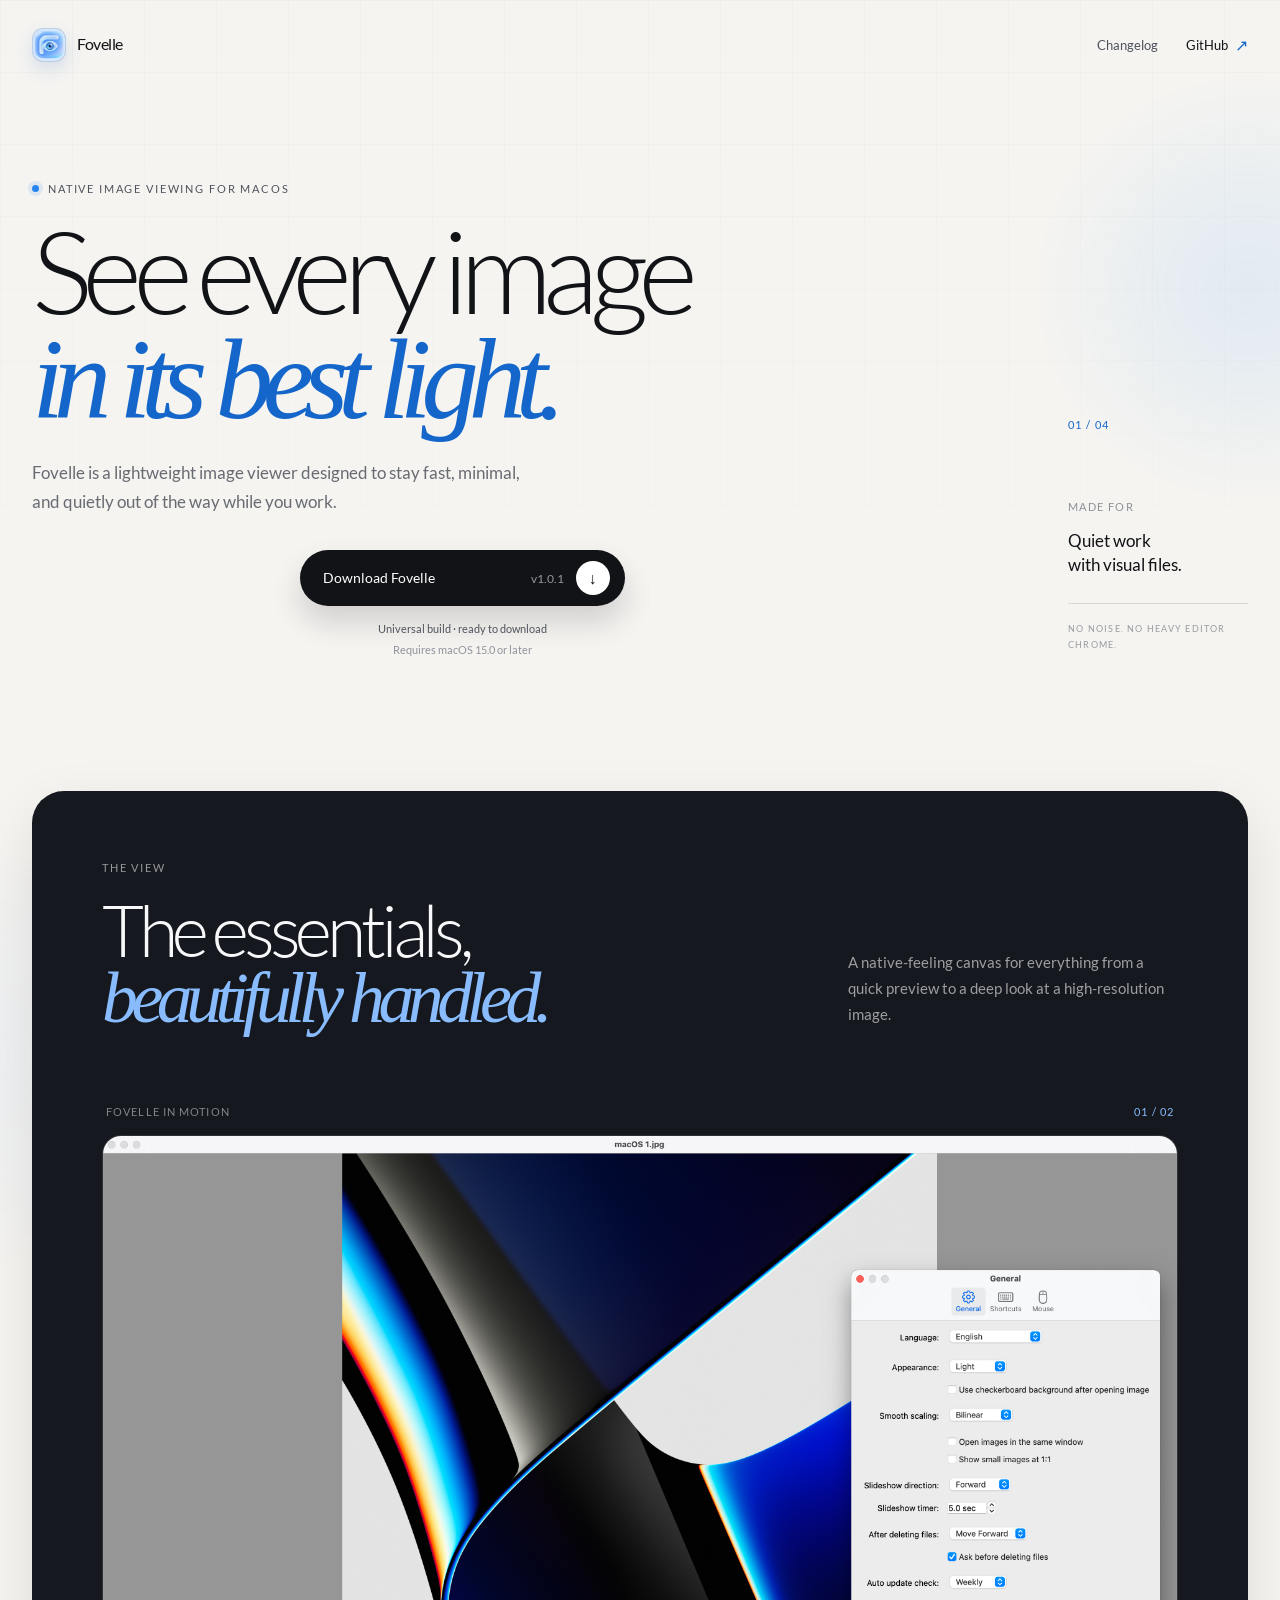
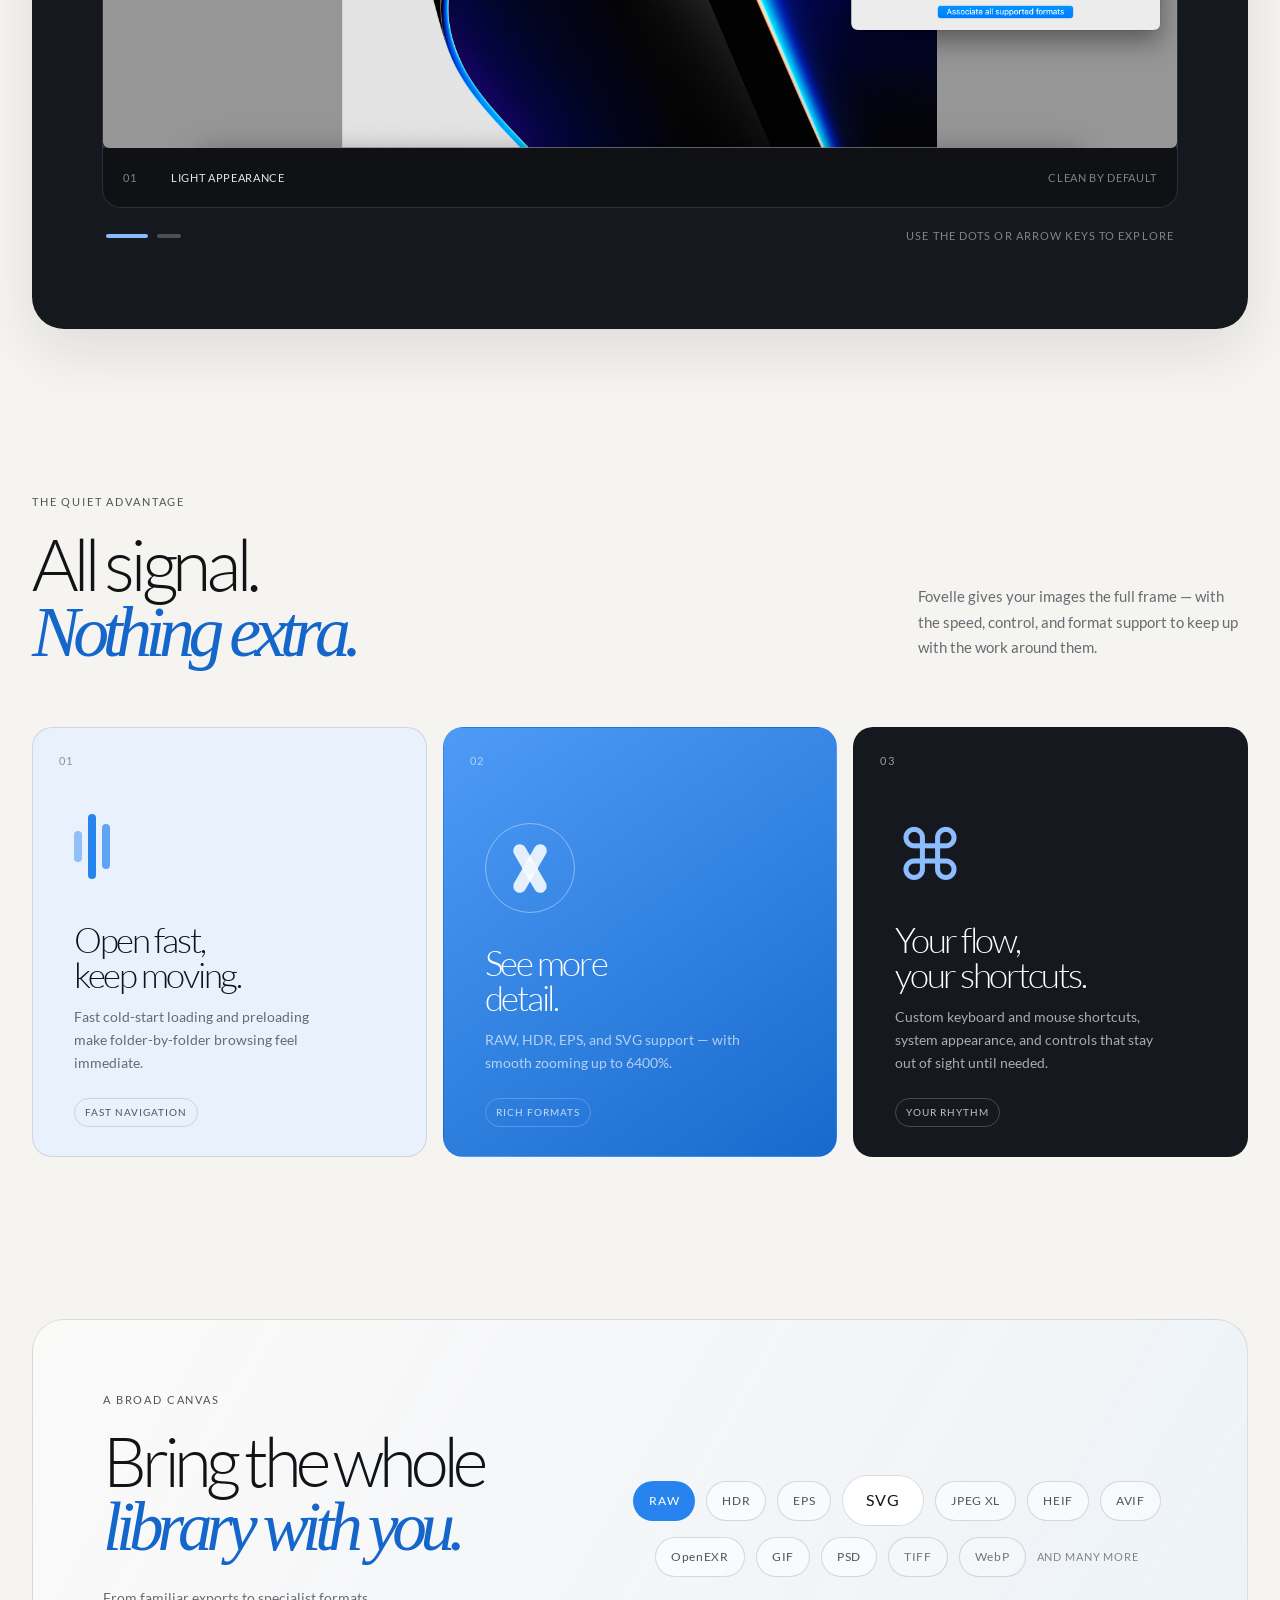
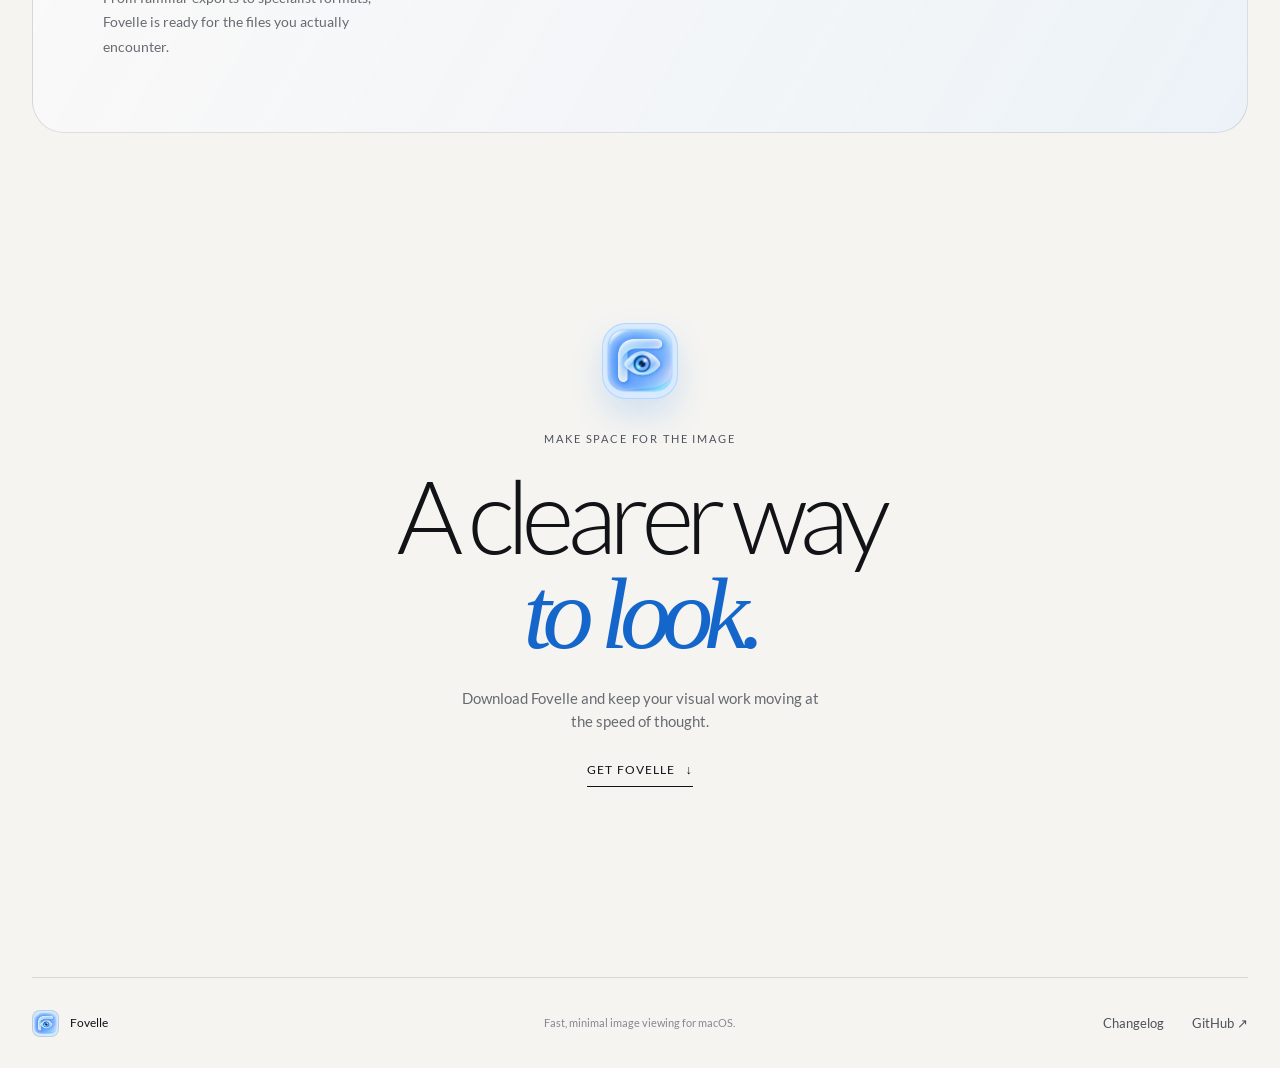
==== public/index.html @ 76d42bcc "Build Fovelle product pages" ====
<!doctype html>
<html lang="en">
  <head>
    <meta charset="utf-8" />
    <meta name="viewport" content="width=device-width, initial-scale=1" />
    <meta name="theme-color" content="#f5f4f1" />
    <meta
      name="description"
      content="Fovelle is a fast, minimal image viewer made for macOS."
    />
    <meta property="og:title" content="Fovelle — A quiet place for your images" />
    <meta
      property="og:description"
      content="A lightweight macOS image viewer for RAW, HDR, vector, and everyday images."
    />
    <meta property="og:image" content="assets/fovelle-icon.png" />
    <title>Fovelle — A quiet place for your images</title>
    <link rel="icon" type="image/png" href="assets/fovelle-icon.png" />
    <link rel="stylesheet" href="styles.css" />
    <script defer src="app.js"></script>
  </head>
  <body class="site-shell">
    <div class="page-orb page-orb--top" aria-hidden="true"></div>
    <div class="page-orb page-orb--bottom" aria-hidden="true"></div>

    <header class="site-nav container">
      <a class="brand" href="index.html" aria-label="Fovelle home">
        <span class="brand-mark">
          <img src="assets/fovelle-icon.png" alt="" />
        </span>
        <span class="brand-name">Fovelle</span>
      </a>

      <nav class="nav-links" aria-label="Primary navigation">
        <a class="nav-link" href="changelog.html">Changelog</a>
        <a
          class="nav-link nav-link--github"
          href="https://github.com/inostarlin-passion/Fovelle"
          target="_blank"
          rel="noreferrer"
        >
          GitHub <span aria-hidden="true">↗</span>
        </a>
      </nav>
    </header>

    <main>
      <section class="hero container" aria-labelledby="hero-title">
        <div class="hero-copy-block">
          <p class="eyebrow"><span class="eyebrow-dot" aria-hidden="true"></span> Native image viewing for macOS</p>
          <h1 id="hero-title">See every image<br /><em>in its best light.</em></h1>
          <p class="hero-copy">
            Fovelle is a lightweight image viewer designed to stay fast, minimal,
            and quietly out of the way while you work.
          </p>

          <div class="download-cluster">
            <a
              id="download-button"
              class="button button--primary is-loading"
              href="#"
              aria-disabled="true"
              aria-busy="true"
            >
              <span class="button-label">Download Fovelle</span>
              <span class="button-version" data-download-version>Loading…</span>
              <span class="button-arrow" aria-hidden="true">↓</span>
            </a>
            <p class="download-status" data-download-status>Preparing the latest macOS build</p>
            <p class="system-note">Requires macOS 15.0 or later</p>
          </div>
        </div>

        <aside class="hero-aside" aria-label="Product positioning">
          <span class="aside-index">01 / 04</span>
          <p class="aside-label">Made for</p>
          <p class="aside-value">Quiet work<br />with visual files.</p>
          <span class="aside-rule" aria-hidden="true"></span>
          <p class="aside-footnote">No noise. No heavy editor chrome.</p>
        </aside>
      </section>

      <section class="showcase-wrap container" aria-labelledby="showcase-title">
        <div class="section-heading section-heading--showcase">
          <div>
            <p class="eyebrow eyebrow--light">The view</p>
            <h2 id="showcase-title">The essentials,<br /><em>beautifully handled.</em></h2>
          </div>
          <p class="section-intro section-intro--light">
            A native-feeling canvas for everything from a quick preview to a
            deep look at a high-resolution image.
          </p>
        </div>

        <div class="carousel" data-carousel>
          <div class="carousel-topline">
            <span>Fovelle in motion</span>
            <span class="carousel-status" data-carousel-status aria-live="polite">01 / 02</span>
          </div>

          <div class="carousel-viewport" tabindex="0" aria-label="Product screenshot carousel">
            <figure class="carousel-slide is-active" data-slide="0">
              <img
                src="assets/snapshot1.jpg"
                alt="Fovelle displaying an image in light appearance with its settings panel open"
              />
              <figcaption>
                <span>01</span>
                <strong>Light appearance</strong>
                <span>Clean by default</span>
              </figcaption>
            </figure>
            <figure class="carousel-slide" data-slide="1" aria-hidden="true">
              <img
                src="assets/snapshot2.jpg"
                alt="Fovelle displaying an image in dark appearance with its settings panel open"
              />
              <figcaption>
                <span>02</span>
                <strong>Dark appearance</strong>
                <span>Easy on the eyes</span>
              </figcaption>
            </figure>

            <button class="carousel-control carousel-control--prev" type="button" data-carousel-prev aria-label="Previous screenshot">←</button>
            <button class="carousel-control carousel-control--next" type="button" data-carousel-next aria-label="Next screenshot">→</button>
          </div>

          <div class="carousel-footer">
            <div class="carousel-dots" role="tablist" aria-label="Choose screenshot">
              <button class="carousel-dot is-active" type="button" role="tab" data-carousel-dot="0" aria-label="Show light appearance" aria-selected="true"></button>
              <button class="carousel-dot" type="button" role="tab" data-carousel-dot="1" aria-label="Show dark appearance" aria-selected="false"></button>
            </div>
            <span class="carousel-hint">Use the dots or arrow keys to explore</span>
          </div>
        </div>
      </section>

      <section class="feature-section container" id="features" aria-labelledby="feature-title">
        <div class="section-heading">
          <div>
            <p class="eyebrow">The quiet advantage</p>
            <h2 id="feature-title">All signal.<br /><em>Nothing extra.</em></h2>
          </div>
          <p class="section-intro">
            Fovelle gives your images the full frame — with the speed, control,
            and format support to keep up with the work around them.
          </p>
        </div>

        <div class="feature-grid">
          <article class="feature-card feature-card--wide">
            <div class="feature-number">01</div>
            <div class="feature-card-body">
              <span class="feature-symbol feature-symbol--pulse" aria-hidden="true"><i></i><i></i><i></i></span>
              <h3>Open fast,<br />keep moving.</h3>
              <p>Fast cold-start loading and preloading make folder-by-folder browsing feel immediate.</p>
              <span class="feature-tag">Fast navigation</span>
            </div>
          </article>

          <article class="feature-card feature-card--blue">
            <div class="feature-number">02</div>
            <div class="feature-card-body">
              <span class="feature-symbol feature-symbol--aperture" aria-hidden="true"><i></i></span>
              <h3>See more<br />detail.</h3>
              <p>RAW, HDR, EPS, and SVG support — with smooth zooming up to 6400%.</p>
              <span class="feature-tag">Rich formats</span>
            </div>
          </article>

          <article class="feature-card feature-card--dark">
            <div class="feature-number">03</div>
            <div class="feature-card-body">
              <span class="feature-symbol feature-symbol--keys" aria-hidden="true">⌘</span>
              <h3>Your flow,<br />your shortcuts.</h3>
              <p>Custom keyboard and mouse shortcuts, system appearance, and controls that stay out of sight until needed.</p>
              <span class="feature-tag">Your rhythm</span>
            </div>
          </article>
        </div>
      </section>

      <section class="formats-section container" aria-labelledby="formats-title">
        <div class="formats-card">
          <div class="formats-copy">
            <p class="eyebrow">A broad canvas</p>
            <h2 id="formats-title">Bring the whole<br /><em>library with you.</em></h2>
            <p>
              From familiar exports to specialist formats, Fovelle is ready for
              the files you actually encounter.
            </p>
          </div>
          <div class="format-cloud" aria-label="Supported format highlights">
            <span class="format-chip format-chip--accent">RAW</span>
            <span class="format-chip">HDR</span>
            <span class="format-chip">EPS</span>
            <span class="format-chip format-chip--large">SVG</span>
            <span class="format-chip">JPEG XL</span>
            <span class="format-chip">HEIF</span>
            <span class="format-chip">AVIF</span>
            <span class="format-chip">OpenEXR</span>
            <span class="format-chip">GIF</span>
            <span class="format-chip">PSD</span>
            <span class="format-chip format-chip--soft">TIFF</span>
            <span class="format-chip format-chip--soft">WebP</span>
            <span class="format-more">and many more</span>
          </div>
        </div>
      </section>

      <section class="closing-section container" aria-labelledby="closing-title">
        <div class="closing-mark" aria-hidden="true"><img src="assets/fovelle-icon.png" alt="" /></div>
        <p class="eyebrow">Make space for the image</p>
        <h2 id="closing-title">A clearer way<br /><em>to look.</em></h2>
        <p class="closing-copy">Download Fovelle and keep your visual work moving at the speed of thought.</p>
        <a class="text-cta" href="#download-button">Get Fovelle <span aria-hidden="true">↓</span></a>
      </section>
    </main>

    <footer class="site-footer container">
      <div class="footer-brand">
        <span class="brand-mark brand-mark--small"><img src="assets/fovelle-icon.png" alt="" /></span>
        <span>Fovelle</span>
      </div>
      <p>Fast, minimal image viewing for macOS.</p>
      <div class="footer-links">
        <a href="changelog.html">Changelog</a>
        <a href="https://github.com/inostarlin-passion/Fovelle" target="_blank" rel="noreferrer">GitHub ↗</a>
      </div>
    </footer>
  </body>
</html>
---- public/styles.css ----
@font-face {
  font-family: "Fovelle Lato";
  src: url("assets/Lato-Regular.ttf") format("truetype");
  font-weight: 400;
  font-style: normal;
  font-display: swap;
}

@font-face {
  font-family: "Fovelle Lato";
  src: url("assets/Lato-Light.ttf") format("truetype");
  font-weight: 300;
  font-style: normal;
  font-display: swap;
}

:root {
  --ink: #111317;
  --muted: #686b72;
  --muted-strong: #4e525b;
  --paper: #f5f4f1;
  --paper-deep: #ecebe7;
  --line: rgba(17, 19, 23, 0.12);
  --line-light: rgba(255, 255, 255, 0.15);
  --blue: #2784ee;
  --blue-deep: #1466ca;
  --dark: #15181e;
  --dark-soft: #20242c;
  --radius-lg: 32px;
  --radius-md: 20px;
  --container: 1240px;
}

* {
  box-sizing: border-box;
}

html {
  scroll-behavior: smooth;
}

body {
  margin: 0;
  min-width: 320px;
  overflow-x: hidden;
  background: var(--paper);
  color: var(--ink);
  font-family: "Fovelle Lato", -apple-system, BlinkMacSystemFont, "Segoe UI", sans-serif;
  font-size: 16px;
  line-height: 1.55;
  text-rendering: optimizeLegibility;
  -webkit-font-smoothing: antialiased;
}

body::before {
  position: fixed;
  z-index: -2;
  inset: 0;
  pointer-events: none;
  background-image: linear-gradient(rgba(17, 19, 23, 0.025) 1px, transparent 1px),
    linear-gradient(90deg, rgba(17, 19, 23, 0.025) 1px, transparent 1px);
  background-size: 72px 72px;
  content: "";
  mask-image: linear-gradient(to bottom, black, transparent 75%);
}

img {
  max-width: 100%;
}

a {
  color: inherit;
}

button,
a {
  -webkit-tap-highlight-color: transparent;
}

button {
  font: inherit;
}

.site-shell {
  position: relative;
  isolation: isolate;
}

.page-orb {
  position: absolute;
  z-index: -1;
  width: 28rem;
  height: 28rem;
  pointer-events: none;
  border-radius: 999px;
  filter: blur(12px);
  opacity: 0.3;
}

.page-orb--top {
  top: 4rem;
  right: -12rem;
  background: radial-gradient(circle, rgba(62, 155, 255, 0.36), transparent 68%);
}

.page-orb--bottom {
  top: 52rem;
  left: -16rem;
  background: radial-gradient(circle, rgba(196, 215, 255, 0.45), transparent 68%);
}

.container {
  width: min(var(--container), calc(100% - 64px));
  margin-right: auto;
  margin-left: auto;
}

.site-nav {
  display: flex;
  align-items: center;
  justify-content: space-between;
  padding-top: 28px;
  padding-bottom: 28px;
}

.brand,
.footer-brand {
  display: inline-flex;
  align-items: center;
  gap: 11px;
  text-decoration: none;
}

.brand-name {
  font-size: 1.03rem;
  font-weight: 400;
  letter-spacing: -0.03em;
}

.brand-mark {
  display: grid;
  width: 34px;
  height: 34px;
  place-items: center;
  overflow: hidden;
  border: 1px solid rgba(17, 19, 23, 0.13);
  border-radius: 11px;
  background: #d7e9ff;
  box-shadow: 0 7px 18px rgba(30, 104, 190, 0.15);
}

.brand-mark img {
  width: 100%;
  height: 100%;
  object-fit: cover;
}

.brand-mark--small {
  width: 27px;
  height: 27px;
  border-radius: 8px;
  box-shadow: none;
}

.nav-links,
.footer-links {
  display: flex;
  align-items: center;
  gap: 28px;
}

.nav-link,
.footer-links a {
  color: var(--muted-strong);
  font-size: 0.82rem;
  text-decoration: none;
  transition: color 180ms ease, transform 180ms ease;
}

.nav-link:hover,
.footer-links a:hover,
.nav-link:focus-visible,
.footer-links a:focus-visible {
  color: var(--ink);
}

.nav-link--github {
  display: inline-flex;
  align-items: center;
  gap: 7px;
  color: var(--ink);
}

.nav-link--github span {
  color: var(--blue-deep);
  font-size: 1rem;
  line-height: 1;
}

.nav-link--current {
  color: var(--ink);
}

.hero {
  display: grid;
  grid-template-columns: minmax(0, 1fr) 180px;
  gap: 8rem;
  align-items: end;
  min-height: min(700px, calc(100vh - 76px));
  padding-top: 92px;
  padding-bottom: 132px;
}

.hero-copy-block {
  max-width: 860px;
}

.eyebrow {
  display: flex;
  align-items: center;
  gap: 9px;
  margin: 0 0 23px;
  color: var(--muted-strong);
  font-size: 0.68rem;
  font-weight: 400;
  letter-spacing: 0.17em;
  line-height: 1.2;
  text-transform: uppercase;
}

.eyebrow-dot {
  display: inline-block;
  width: 7px;
  height: 7px;
  border-radius: 50%;
  background: var(--blue);
  box-shadow: 0 0 0 4px rgba(39, 132, 238, 0.12);
}

h1,
h2,
h3,
p {
  margin-top: 0;
}

h1,
h2,
h3 {
  font-weight: 300;
}

h1,
h2 {
  letter-spacing: -0.075em;
}

h1 {
  max-width: 880px;
  margin-bottom: 28px;
  font-size: clamp(4.3rem, 9vw, 8rem);
  line-height: 0.9;
}

h1 em,
h2 em {
  color: var(--blue-deep);
  font-family: Georgia, "Times New Roman", serif;
  font-weight: 400;
  letter-spacing: -0.09em;
}

.hero-copy {
  max-width: 500px;
  margin-bottom: 34px;
  color: var(--muted);
  font-size: 1.05rem;
  line-height: 1.7;
}

.download-cluster {
  display: flex;
  flex-direction: column;
  align-items: center;
  width: min(100%, 360px);
  margin-right: auto;
  margin-left: auto;
  text-align: center;
}

.button {
  display: inline-flex;
  align-items: center;
  justify-content: center;
  width: min(100%, 325px);
  min-height: 56px;
  padding: 10px 15px 10px 23px;
  border-radius: 999px;
  font-size: 0.9rem;
  line-height: 1;
  text-decoration: none;
  transition: transform 180ms ease, box-shadow 180ms ease, background 180ms ease;
}

.button--primary {
  gap: 12px;
  color: #fff;
  background: var(--ink);
  box-shadow: 0 16px 30px rgba(17, 19, 23, 0.16);
}

.button--primary:hover,
.button--primary:focus-visible {
  background: #252a33;
  box-shadow: 0 18px 36px rgba(17, 19, 23, 0.2);
  transform: translateY(-2px);
}

.button--primary.is-loading,
.button--primary.is-disabled {
  cursor: wait;
  opacity: 0.64;
}

.button--primary.is-disabled {
  cursor: not-allowed;
}

.button-label {
  flex: 1;
  text-align: left;
}

.button-version {
  color: rgba(255, 255, 255, 0.56);
  font-size: 0.72rem;
}

.button-arrow {
  display: grid;
  width: 34px;
  height: 34px;
  place-items: center;
  border-radius: 50%;
  color: var(--ink);
  background: #fff;
  font-size: 1rem;
}

.download-status,
.system-note {
  margin-bottom: 0;
  font-size: 0.71rem;
}

.download-status {
  margin-top: 14px;
  color: var(--muted-strong);
}

.system-note {
  margin-top: 3px;
  color: #90929a;
}

.hero-aside {
  padding-bottom: 6px;
}

.aside-index,
.aside-label,
.aside-footnote {
  color: #8d9097;
  font-size: 0.66rem;
  letter-spacing: 0.13em;
  text-transform: uppercase;
}

.aside-index {
  display: block;
  margin-bottom: 65px;
  color: var(--blue-deep);
}

.aside-label {
  margin-bottom: 14px;
}

.aside-value {
  margin-bottom: 25px;
  font-size: 1.05rem;
  line-height: 1.45;
}

.aside-rule {
  display: block;
  width: 100%;
  height: 1px;
  margin-bottom: 17px;
  background: var(--line);
}

.aside-footnote {
  margin-bottom: 0;
  color: #999ca2;
  font-size: 0.59rem;
  line-height: 1.7;
}

.showcase-wrap {
  padding: 70px 70px 65px;
  border-radius: var(--radius-lg);
  color: #f7f8fa;
  background: var(--dark);
  box-shadow: 0 22px 60px rgba(17, 19, 23, 0.1);
}

.section-heading {
  display: flex;
  align-items: end;
  justify-content: space-between;
  gap: 60px;
  margin-bottom: 72px;
}

.section-heading h2,
.formats-copy h2,
.closing-section h2,
.changelog-footer-cta h2 {
  margin-bottom: 0;
  font-size: clamp(3.2rem, 5.6vw, 5.8rem);
  line-height: 0.91;
}

.section-intro {
  max-width: 330px;
  margin-bottom: 4px;
  color: var(--muted);
  font-size: 0.94rem;
  line-height: 1.7;
}

.eyebrow--light {
  color: rgba(255, 255, 255, 0.56);
}

.section-intro--light {
  color: rgba(255, 255, 255, 0.58);
}

.showcase-wrap h2 em {
  color: #89bcff;
}

.carousel {
  position: relative;
}

.carousel-topline,
.carousel-footer {
  display: flex;
  align-items: center;
  justify-content: space-between;
  color: rgba(255, 255, 255, 0.47);
  font-size: 0.69rem;
  letter-spacing: 0.1em;
  text-transform: uppercase;
}

.carousel-topline {
  margin: 0 4px 15px;
}

.carousel-status {
  color: #89bcff;
}

.carousel-viewport {
  position: relative;
  overflow: hidden;
  border: 1px solid rgba(255, 255, 255, 0.13);
  border-radius: 19px;
  background: #0f1115;
  outline: none;
}

.carousel-viewport:focus-visible {
  box-shadow: 0 0 0 3px rgba(137, 188, 255, 0.65);
}

.carousel-slide {
  display: none;
  margin: 0;
  animation: slide-in 480ms ease both;
}

.carousel-slide.is-active {
  display: block;
}

.carousel-slide img {
  display: block;
  width: 100%;
  aspect-ratio: 3456 / 1970;
  object-fit: cover;
}

.carousel-slide figcaption {
  display: grid;
  grid-template-columns: 38px 1fr auto;
  align-items: center;
  gap: 10px;
  min-height: 58px;
  padding: 0 20px;
  color: rgba(255, 255, 255, 0.48);
  font-size: 0.7rem;
  letter-spacing: 0.06em;
  text-transform: uppercase;
}

.carousel-slide figcaption strong {
  color: rgba(255, 255, 255, 0.9);
  font-weight: 400;
}

.carousel-control {
  position: absolute;
  top: 50%;
  display: grid;
  width: 44px;
  height: 44px;
  place-items: center;
  border: 1px solid rgba(255, 255, 255, 0.22);
  border-radius: 50%;
  color: #fff;
  background: rgba(17, 19, 23, 0.56);
  cursor: pointer;
  font-size: 1.2rem;
  line-height: 1;
  opacity: 0;
  transform: translateY(-50%);
  transition: opacity 180ms ease, background 180ms ease, transform 180ms ease;
  backdrop-filter: blur(10px);
}

.carousel-viewport:hover .carousel-control,
.carousel-viewport:focus-within .carousel-control {
  opacity: 1;
}

.carousel-control:hover,
.carousel-control:focus-visible {
  background: rgba(39, 132, 238, 0.83);
  transform: translateY(-50%) scale(1.05);
}

.carousel-control--prev {
  left: 18px;
}

.carousel-control--next {
  right: 18px;
}

.carousel-footer {
  min-height: 56px;
  padding: 0 4px;
}

.carousel-dots {
  display: flex;
  align-items: center;
  gap: 9px;
}

.carousel-dot {
  width: 24px;
  height: 4px;
  padding: 0;
  border: 0;
  border-radius: 10px;
  background: rgba(255, 255, 255, 0.24);
  cursor: pointer;
  transition: width 180ms ease, background 180ms ease;
}

.carousel-dot.is-active,
.carousel-dot:hover,
.carousel-dot:focus-visible {
  width: 42px;
  background: #89bcff;
}

.feature-section {
  padding-top: 166px;
  padding-bottom: 162px;
}

.feature-section .section-heading {
  margin-bottom: 62px;
}

.feature-grid {
  display: grid;
  grid-template-columns: repeat(3, 1fr);
  gap: 16px;
}

.feature-card {
  position: relative;
  display: flex;
  min-height: 430px;
  padding: 25px 26px 29px;
  overflow: hidden;
  border: 1px solid var(--line);
  border-radius: var(--radius-md);
  background: rgba(255, 255, 255, 0.29);
  transition: transform 240ms ease, box-shadow 240ms ease;
}

.feature-card:hover {
  box-shadow: 0 22px 42px rgba(17, 19, 23, 0.08);
  transform: translateY(-5px);
}

.feature-card--wide {
  background: #e8f1fc;
}

.feature-card--blue {
  color: #fff;
  border-color: transparent;
  background: linear-gradient(145deg, #4e9bf7 0%, #176acc 100%);
}

.feature-card--dark {
  color: #fff;
  border-color: transparent;
  background: var(--dark);
}

.feature-number {
  color: rgba(17, 19, 23, 0.43);
  font-size: 0.66rem;
  letter-spacing: 0.14em;
}

.feature-card--blue .feature-number,
.feature-card--dark .feature-number {
  color: rgba(255, 255, 255, 0.56);
}

.feature-card-body {
  align-self: end;
  max-width: 270px;
}

.feature-symbol {
  display: flex;
  align-items: end;
  height: 88px;
  margin-bottom: 33px;
}

.feature-symbol--pulse {
  gap: 6px;
  align-items: center;
}

.feature-symbol--pulse i {
  display: block;
  width: 8px;
  border-radius: 8px;
  background: var(--blue);
}

.feature-symbol--pulse i:nth-child(1) {
  height: 31px;
  opacity: 0.45;
}

.feature-symbol--pulse i:nth-child(2) {
  height: 65px;
}

.feature-symbol--pulse i:nth-child(3) {
  height: 45px;
  opacity: 0.7;
}

.feature-symbol--aperture {
  position: relative;
  width: 90px;
  height: 90px;
  align-items: center;
  justify-content: center;
  border: 1px solid rgba(255, 255, 255, 0.4);
  border-radius: 50%;
}

.feature-symbol--aperture::before,
.feature-symbol--aperture::after,
.feature-symbol--aperture i {
  position: absolute;
  display: block;
  width: 54px;
  height: 13px;
  border-radius: 999px;
  background: rgba(255, 255, 255, 0.86);
  content: "";
  transform: rotate(0deg);
}

.feature-symbol--aperture::before {
  transform: rotate(60deg);
}

.feature-symbol--aperture::after {
  transform: rotate(-60deg);
}

.feature-symbol--aperture i {
  width: 12px;
  height: 12px;
  background: #87bdff;
}

.feature-symbol--keys {
  align-items: center;
  width: 76px;
  height: 76px;
  color: #8bbdff;
  font-size: 4.35rem;
  font-weight: 300;
  line-height: 1;
}

.feature-card h3 {
  margin-bottom: 14px;
  font-size: 2.18rem;
  letter-spacing: -0.065em;
  line-height: 0.98;
}

.feature-card p {
  margin-bottom: 23px;
  color: var(--muted);
  font-size: 0.87rem;
  line-height: 1.65;
}

.feature-card--blue p,
.feature-card--dark p {
  color: rgba(255, 255, 255, 0.64);
}

.feature-tag {
  display: inline-block;
  padding: 6px 10px;
  border: 1px solid rgba(17, 19, 23, 0.13);
  border-radius: 999px;
  color: var(--muted-strong);
  font-size: 0.62rem;
  letter-spacing: 0.1em;
  text-transform: uppercase;
}

.feature-card--blue .feature-tag,
.feature-card--dark .feature-tag {
  border-color: rgba(255, 255, 255, 0.21);
  color: rgba(255, 255, 255, 0.73);
}

.formats-section {
  padding-bottom: 160px;
}

.formats-card {
  display: grid;
  grid-template-columns: minmax(280px, 0.85fr) minmax(0, 1.15fr);
  gap: 100px;
  align-items: center;
  padding: 73px 70px;
  border: 1px solid var(--line);
  border-radius: var(--radius-lg);
  background: linear-gradient(120deg, rgba(255, 255, 255, 0.54), rgba(232, 241, 252, 0.62));
}

.formats-copy h2 {
  margin-bottom: 27px;
  font-size: clamp(3rem, 5.4vw, 5.2rem);
}

.formats-copy h2 em {
  color: var(--blue-deep);
}

.formats-copy > p:last-child {
  max-width: 305px;
  margin-bottom: 0;
  color: var(--muted);
  font-size: 0.9rem;
  line-height: 1.7;
}

.format-cloud {
  display: flex;
  flex-wrap: wrap;
  align-items: center;
  justify-content: center;
  gap: 11px;
}

.format-chip {
  display: inline-flex;
  min-height: 40px;
  align-items: center;
  padding: 7px 15px;
  border: 1px solid rgba(17, 19, 23, 0.15);
  border-radius: 999px;
  color: var(--muted-strong);
  background: rgba(255, 255, 255, 0.52);
  font-size: 0.72rem;
  letter-spacing: 0.06em;
}

.format-chip--accent {
  color: #fff;
  border-color: transparent;
  background: var(--blue);
}

.format-chip--large {
  min-height: 51px;
  padding-right: 23px;
  padding-left: 23px;
  color: var(--ink);
  background: #fff;
  font-size: 1rem;
}

.format-chip--soft {
  color: #71747b;
  background: rgba(255, 255, 255, 0.28);
}

.format-more {
  color: #81848b;
  font-size: 0.68rem;
  letter-spacing: 0.08em;
  text-transform: uppercase;
}

.closing-section {
  display: flex;
  flex-direction: column;
  align-items: center;
  padding-top: 30px;
  padding-bottom: 190px;
  text-align: center;
}

.closing-mark {
  width: 76px;
  height: 76px;
  margin-bottom: 33px;
  overflow: hidden;
  border: 1px solid rgba(39, 132, 238, 0.2);
  border-radius: 24px;
  background: #d8eaff;
  box-shadow: 0 16px 32px rgba(39, 132, 238, 0.17);
}

.closing-mark img {
  width: 100%;
  height: 100%;
  object-fit: cover;
}

.closing-section h2 {
  margin-bottom: 27px;
  font-size: clamp(4rem, 8vw, 7.5rem);
}

.closing-copy {
  max-width: 380px;
  margin-bottom: 27px;
  color: var(--muted);
  font-size: 0.93rem;
}

.text-cta {
  display: inline-flex;
  align-items: center;
  gap: 10px;
  padding-bottom: 7px;
  border-bottom: 1px solid var(--ink);
  color: var(--ink);
  font-size: 0.78rem;
  letter-spacing: 0.09em;
  text-decoration: none;
  text-transform: uppercase;
  transition: gap 180ms ease, color 180ms ease, border-color 180ms ease;
}

.text-cta:hover,
.text-cta:focus-visible {
  gap: 15px;
  color: var(--blue-deep);
  border-color: var(--blue-deep);
}

.site-footer {
  display: grid;
  grid-template-columns: 1fr 1fr 1fr;
  align-items: center;
  min-height: 91px;
  border-top: 1px solid var(--line);
  color: #858890;
  font-size: 0.7rem;
}

.footer-brand {
  color: var(--ink);
  font-size: 0.78rem;
}

.site-footer > p {
  margin-bottom: 0;
  text-align: center;
}

.footer-links {
  justify-content: flex-end;
}

.changelog-hero {
  padding-top: 105px;
  padding-bottom: 125px;
}

.back-link {
  display: inline-flex;
  align-items: center;
  gap: 9px;
  margin-bottom: 90px;
  color: var(--muted-strong);
  font-size: 0.72rem;
  letter-spacing: 0.06em;
  text-decoration: none;
  transition: color 180ms ease, gap 180ms ease;
}

.back-link:hover,
.back-link:focus-visible {
  gap: 13px;
  color: var(--blue-deep);
}

.changelog-hero h1 {
  margin-bottom: 30px;
}

.changelog-lede {
  max-width: 420px;
  margin-bottom: 0;
  color: var(--muted);
  font-size: 1rem;
}

.releases-section {
  padding-bottom: 165px;
}

.release-heading {
  display: flex;
  align-items: center;
  gap: 20px;
  margin-bottom: 35px;
}

.release-heading .eyebrow {
  margin-bottom: 0;
  white-space: nowrap;
}

.release-heading-line {
  width: 100%;
  height: 1px;
  background: var(--line);
}

.release-heading-note {
  color: #8b8e95;
  font-size: 0.66rem;
  letter-spacing: 0.08em;
  text-transform: uppercase;
  white-space: nowrap;
}

.release-loading,
.release-error {
  padding: 52px 0;
  color: var(--muted);
  font-size: 0.9rem;
}

.release-list {
  display: grid;
  gap: 16px;
}

.release-entry {
  display: grid;
  grid-template-columns: 170px minmax(0, 1fr) 120px;
  gap: 45px;
  align-items: start;
  min-height: 220px;
  padding: 32px 34px 36px;
  border: 1px solid var(--line);
  border-radius: var(--radius-md);
  background: rgba(255, 255, 255, 0.43);
  transition: border-color 180ms ease, background 180ms ease, transform 180ms ease;
}

.release-entry:hover {
  border-color: rgba(39, 132, 238, 0.28);
  background: rgba(255, 255, 255, 0.68);
  transform: translateY(-3px);
}

.release-meta {
  display: flex;
  flex-direction: column;
  gap: 8px;
}

.release-version {
  color: var(--blue-deep);
  font-size: 1.1rem;
  letter-spacing: -0.04em;
}

.release-date {
  color: #8a8d94;
  font-size: 0.7rem;
  letter-spacing: 0.08em;
  text-transform: uppercase;
}

.release-entry h2 {
  margin-bottom: 26px;
  font-size: 2.15rem;
  line-height: 1;
}

.release-change-list {
  display: grid;
  gap: 12px;
  margin: 0;
  padding: 0;
  list-style: none;
}

.release-change-list li {
  display: flex;
  gap: 13px;
  color: var(--muted-strong);
  font-size: 0.9rem;
}

.release-change-list li::before {
  flex: 0 0 auto;
  width: 6px;
  height: 6px;
  margin-top: 0.55em;
  border-radius: 50%;
  background: var(--blue);
  content: "";
}

.release-entry--initial .release-change-list {
  display: block;
}

.release-initial-note {
  margin: 0;
  color: var(--muted);
  font-size: 0.9rem;
}

.release-marker {
  display: flex;
  justify-content: flex-end;
}

.release-marker span {
  display: inline-flex;
  align-items: center;
  justify-content: center;
  width: 42px;
  height: 42px;
  border: 1px solid rgba(39, 132, 238, 0.27);
  border-radius: 50%;
  color: var(--blue-deep);
  font-size: 0.78rem;
}

.changelog-footer-cta {
  padding-bottom: 180px;
  text-align: center;
}

.changelog-footer-cta .eyebrow {
  justify-content: center;
}

.changelog-footer-cta h2 {
  margin-bottom: 33px;
  font-size: clamp(3.5rem, 7vw, 6.7rem);
}

@keyframes slide-in {
  from {
    opacity: 0;
    transform: scale(1.012);
  }
  to {
    opacity: 1;
    transform: scale(1);
  }
}

@media (max-width: 940px) {
  .hero {
    gap: 3.5rem;
  }

  .showcase-wrap,
  .formats-card {
    padding-right: 42px;
    padding-left: 42px;
  }

  .formats-card {
    gap: 50px;
  }

  .release-entry {
    grid-template-columns: 140px minmax(0, 1fr);
    gap: 30px;
  }

  .release-marker {
    display: none;
  }
}

@media (max-width: 720px) {
  .container {
    width: min(var(--container), calc(100% - 40px));
  }

  .site-nav {
    padding-top: 20px;
    padding-bottom: 20px;
  }

  .nav-links {
    gap: 15px;
  }

  .hero {
    display: block;
    min-height: 0;
    padding-top: 78px;
    padding-bottom: 100px;
  }

  h1 {
    font-size: clamp(3.65rem, 16vw, 6.2rem);
  }

  .hero-copy {
    font-size: 0.96rem;
  }

  .download-cluster {
    margin-top: 36px;
  }

  .hero-aside {
    display: grid;
    grid-template-columns: 1fr 1fr;
    gap: 12px 20px;
    margin-top: 65px;
    padding-top: 22px;
    border-top: 1px solid var(--line);
  }

  .aside-index {
    grid-column: 1 / -1;
    margin-bottom: 0;
  }

  .aside-label,
  .aside-value,
  .aside-rule,
  .aside-footnote {
    margin-bottom: 0;
  }

  .aside-rule {
    display: none;
  }

  .showcase-wrap {
    padding: 45px 20px 37px;
    border-radius: 25px;
  }

  .section-heading {
    display: block;
    margin-bottom: 45px;
  }

  .section-heading h2,
  .formats-copy h2 {
    font-size: clamp(3.1rem, 13vw, 5rem);
  }

  .section-intro {
    margin-top: 25px;
  }

  .carousel-slide figcaption {
    grid-template-columns: 30px 1fr;
    padding-right: 13px;
    padding-left: 13px;
  }

  .carousel-slide figcaption span:last-child {
    display: none;
  }

  .carousel-control {
    width: 37px;
    height: 37px;
    opacity: 1;
  }

  .carousel-control--prev {
    left: 10px;
  }

  .carousel-control--next {
    right: 10px;
  }

  .carousel-hint {
    display: none;
  }

  .feature-section {
    padding-top: 105px;
    padding-bottom: 105px;
  }

  .feature-section .section-heading {
    margin-bottom: 43px;
  }

  .feature-grid {
    grid-template-columns: 1fr;
  }

  .feature-card {
    min-height: 385px;
  }

  .formats-section {
    padding-bottom: 105px;
  }

  .formats-card {
    display: block;
    padding: 42px 24px 35px;
    border-radius: 25px;
  }

  .formats-copy {
    margin-bottom: 40px;
  }

  .closing-section {
    padding-bottom: 120px;
  }

  .closing-section h2 {
    font-size: clamp(3.8rem, 16vw, 6.5rem);
  }

  .site-footer {
    grid-template-columns: 1fr auto;
    gap: 15px;
    min-height: 115px;
    padding-top: 24px;
    padding-bottom: 24px;
  }

  .site-footer > p {
    grid-column: 1 / -1;
    grid-row: 2;
    order: 3;
    text-align: left;
  }

  .footer-links {
    gap: 14px;
  }

  .changelog-hero {
    padding-top: 70px;
    padding-bottom: 90px;
  }

  .back-link {
    margin-bottom: 75px;
  }

  .releases-section {
    padding-bottom: 105px;
  }

  .release-heading {
    gap: 13px;
  }

  .release-heading-note {
    font-size: 0.58rem;
  }

  .release-entry {
    display: block;
    min-height: 0;
    padding: 26px 23px 30px;
  }

  .release-meta {
    display: flex;
    flex-direction: row;
    align-items: center;
    justify-content: space-between;
    margin-bottom: 35px;
  }

  .release-entry h2 {
    margin-bottom: 22px;
  }

  .changelog-footer-cta {
    padding-bottom: 125px;
  }
}

@media (prefers-reduced-motion: reduce) {
  html {
    scroll-behavior: auto;
  }

  *,
  *::before,
  *::after {
    animation-duration: 0.01ms !important;
    animation-iteration-count: 1 !important;
    transition-duration: 0.01ms !important;
  }
}
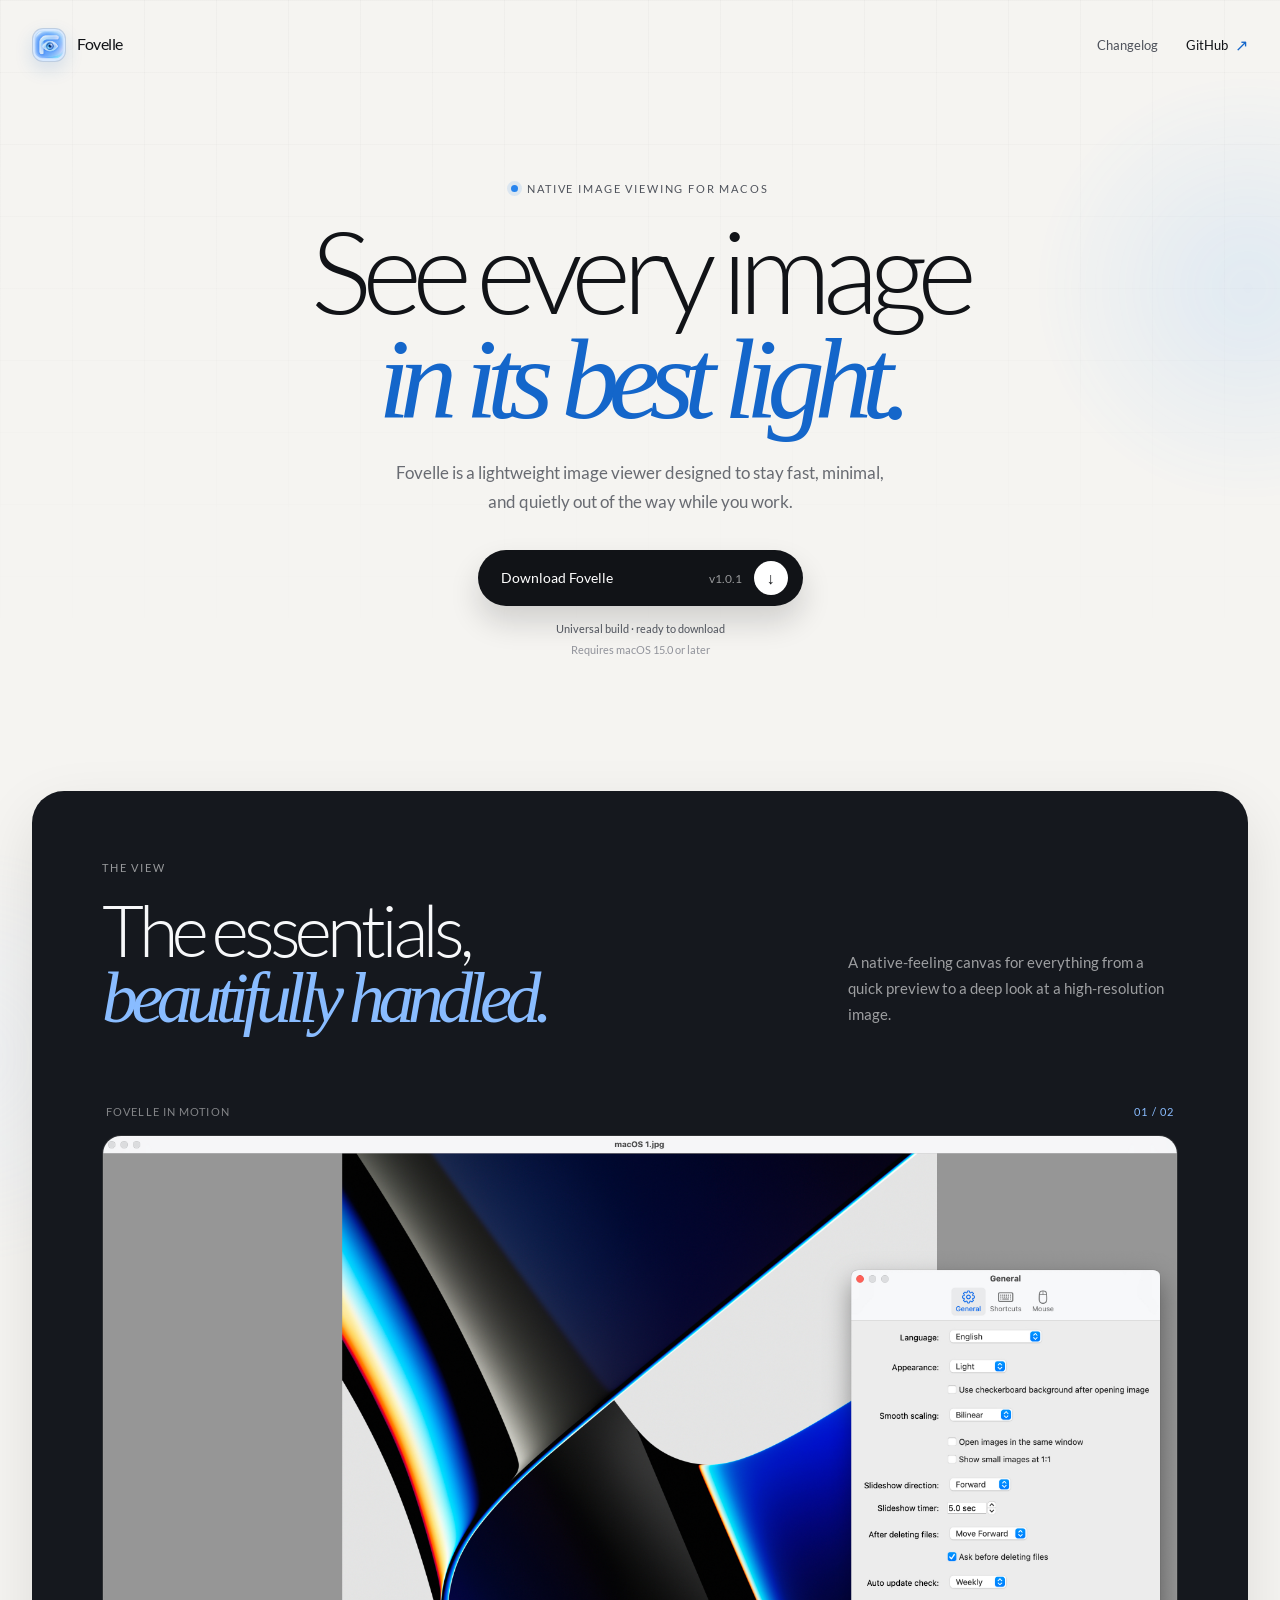
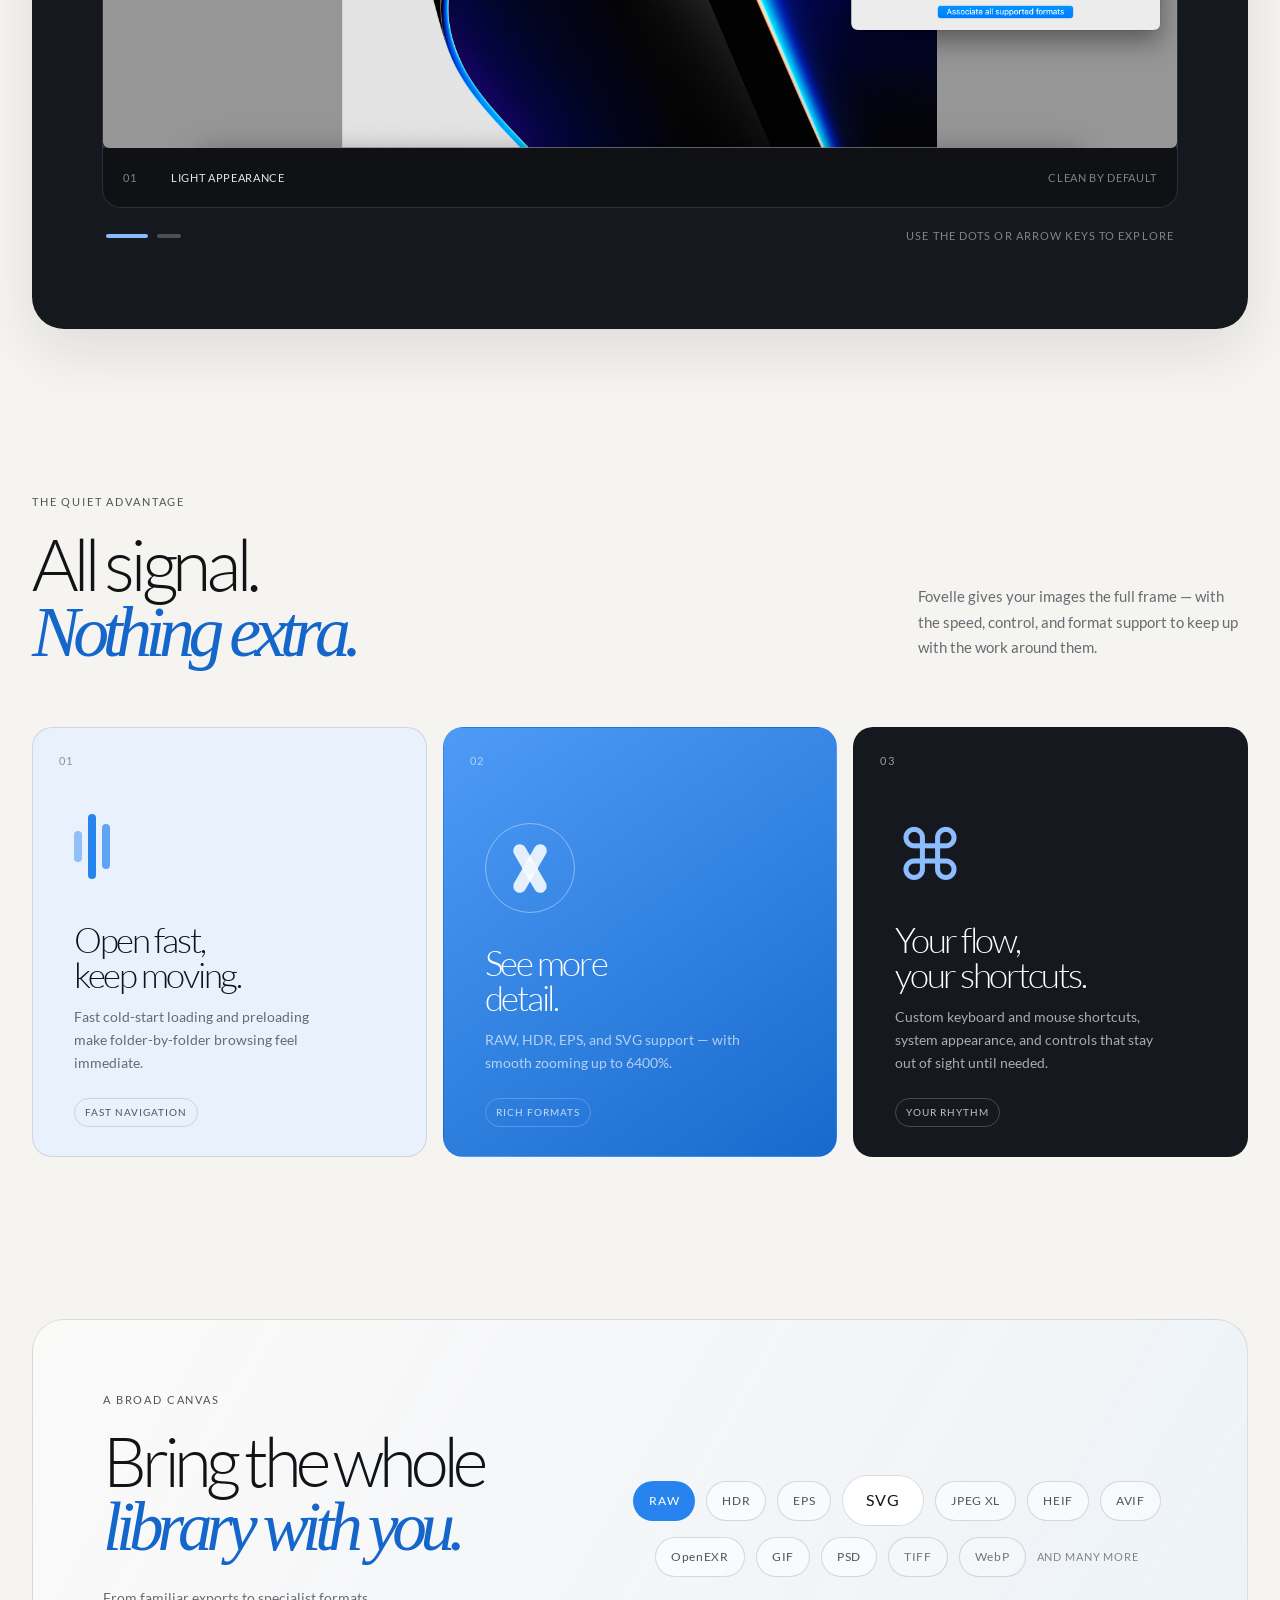
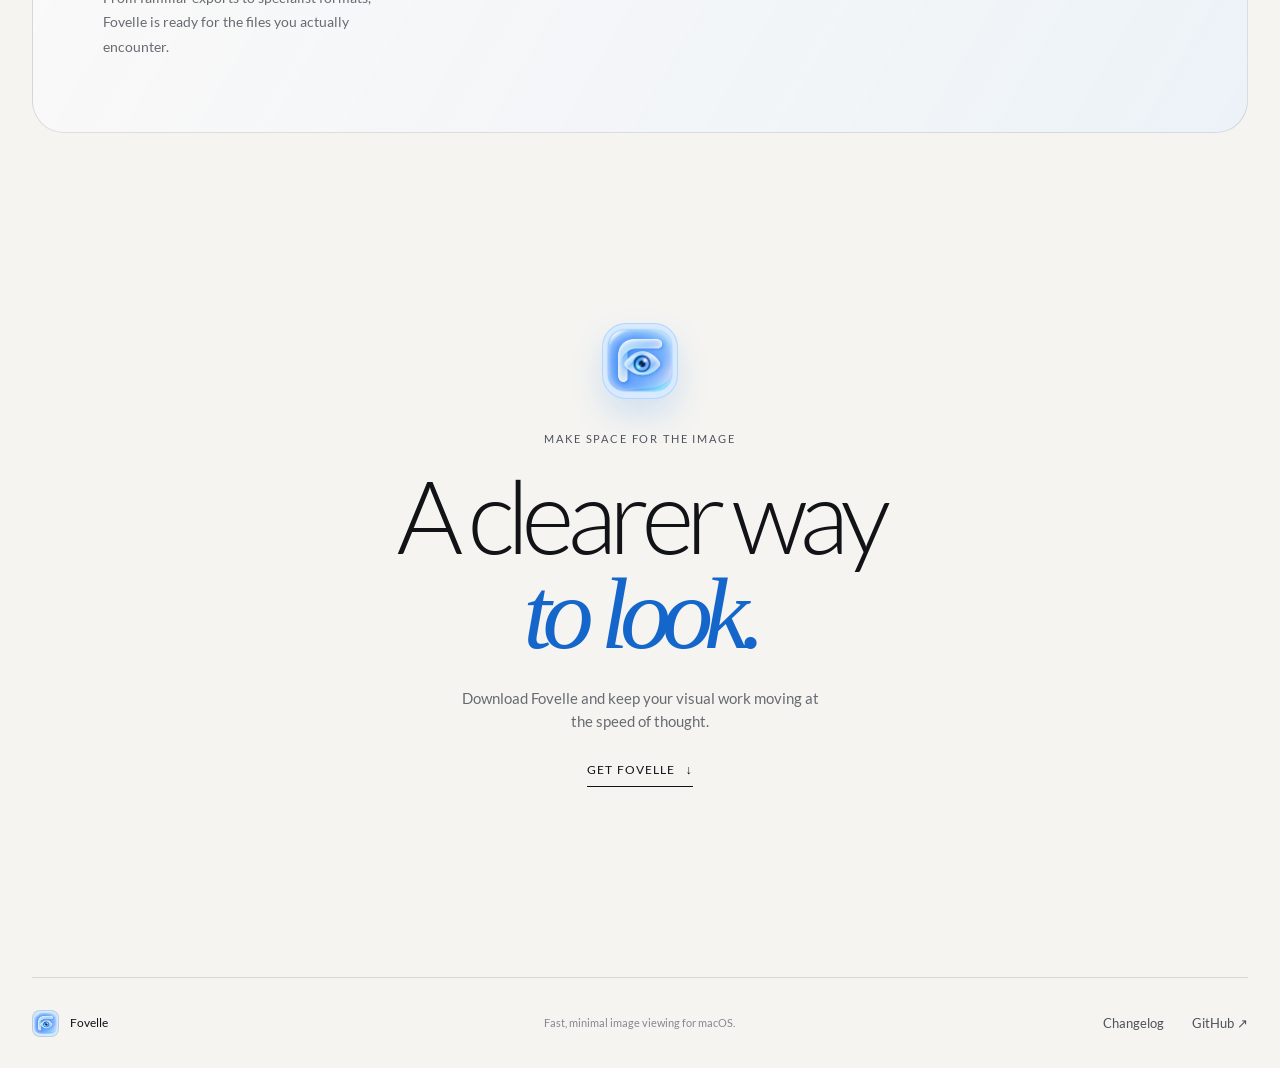
==== commit 63f5a2fe: "Adjust hero and changelog layouts" ====
--- a/public/index.html
+++ b/public/index.html
@@ -71,13 +71,6 @@
           </div>
         </div>
 
-        <aside class="hero-aside" aria-label="Product positioning">
-          <span class="aside-index">01 / 04</span>
-          <p class="aside-label">Made for</p>
-          <p class="aside-value">Quiet work<br />with visual files.</p>
-          <span class="aside-rule" aria-hidden="true"></span>
-          <p class="aside-footnote">No noise. No heavy editor chrome.</p>
-        </aside>
       </section>
 
       <section class="showcase-wrap container" aria-labelledby="showcase-title">
--- a/public/styles.css
+++ b/public/styles.css
@@ -202,17 +202,22 @@
 }
 
 .hero {
-  display: grid;
-  grid-template-columns: minmax(0, 1fr) 180px;
-  gap: 8rem;
-  align-items: end;
+  display: flex;
+  align-items: center;
+  justify-content: center;
   min-height: min(700px, calc(100vh - 76px));
   padding-top: 92px;
   padding-bottom: 132px;
+  text-align: center;
 }
 
 .hero-copy-block {
+  width: min(100%, 860px);
   max-width: 860px;
+}
+
+.hero-copy-block > .eyebrow {
+  justify-content: center;
 }
 
 .eyebrow {
@@ -272,6 +277,8 @@
 
 .hero-copy {
   max-width: 500px;
+  margin-right: auto;
+  margin-left: auto;
   margin-bottom: 34px;
   color: var(--muted);
   font-size: 1.05rem;
@@ -361,50 +368,6 @@
 .system-note {
   margin-top: 3px;
   color: #90929a;
-}
-
-.hero-aside {
-  padding-bottom: 6px;
-}
-
-.aside-index,
-.aside-label,
-.aside-footnote {
-  color: #8d9097;
-  font-size: 0.66rem;
-  letter-spacing: 0.13em;
-  text-transform: uppercase;
-}
-
-.aside-index {
-  display: block;
-  margin-bottom: 65px;
-  color: var(--blue-deep);
-}
-
-.aside-label {
-  margin-bottom: 14px;
-}
-
-.aside-value {
-  margin-bottom: 25px;
-  font-size: 1.05rem;
-  line-height: 1.45;
-}
-
-.aside-rule {
-  display: block;
-  width: 100%;
-  height: 1px;
-  margin-bottom: 17px;
-  background: var(--line);
-}
-
-.aside-footnote {
-  margin-bottom: 0;
-  color: #999ca2;
-  font-size: 0.59rem;
-  line-height: 1.7;
 }
 
 .showcase-wrap {
@@ -1012,7 +975,7 @@
 
 .release-entry {
   display: grid;
-  grid-template-columns: 170px minmax(0, 1fr) 120px;
+  grid-template-columns: 170px minmax(0, 1fr);
   gap: 45px;
   align-items: start;
   min-height: 220px;
@@ -1089,23 +1052,6 @@
   font-size: 0.9rem;
 }
 
-.release-marker {
-  display: flex;
-  justify-content: flex-end;
-}
-
-.release-marker span {
-  display: inline-flex;
-  align-items: center;
-  justify-content: center;
-  width: 42px;
-  height: 42px;
-  border: 1px solid rgba(39, 132, 238, 0.27);
-  border-radius: 50%;
-  color: var(--blue-deep);
-  font-size: 0.78rem;
-}
-
 .changelog-footer-cta {
   padding-bottom: 180px;
   text-align: center;
@@ -1132,10 +1078,6 @@
 }
 
 @media (max-width: 940px) {
-  .hero {
-    gap: 3.5rem;
-  }
-
   .showcase-wrap,
   .formats-card {
     padding-right: 42px;
@@ -1151,9 +1093,6 @@
     gap: 30px;
   }
 
-  .release-marker {
-    display: none;
-  }
 }
 
 @media (max-width: 720px) {
@@ -1187,31 +1126,6 @@
 
   .download-cluster {
     margin-top: 36px;
-  }
-
-  .hero-aside {
-    display: grid;
-    grid-template-columns: 1fr 1fr;
-    gap: 12px 20px;
-    margin-top: 65px;
-    padding-top: 22px;
-    border-top: 1px solid var(--line);
-  }
-
-  .aside-index {
-    grid-column: 1 / -1;
-    margin-bottom: 0;
-  }
-
-  .aside-label,
-  .aside-value,
-  .aside-rule,
-  .aside-footnote {
-    margin-bottom: 0;
-  }
-
-  .aside-rule {
-    display: none;
   }
 
   .showcase-wrap {
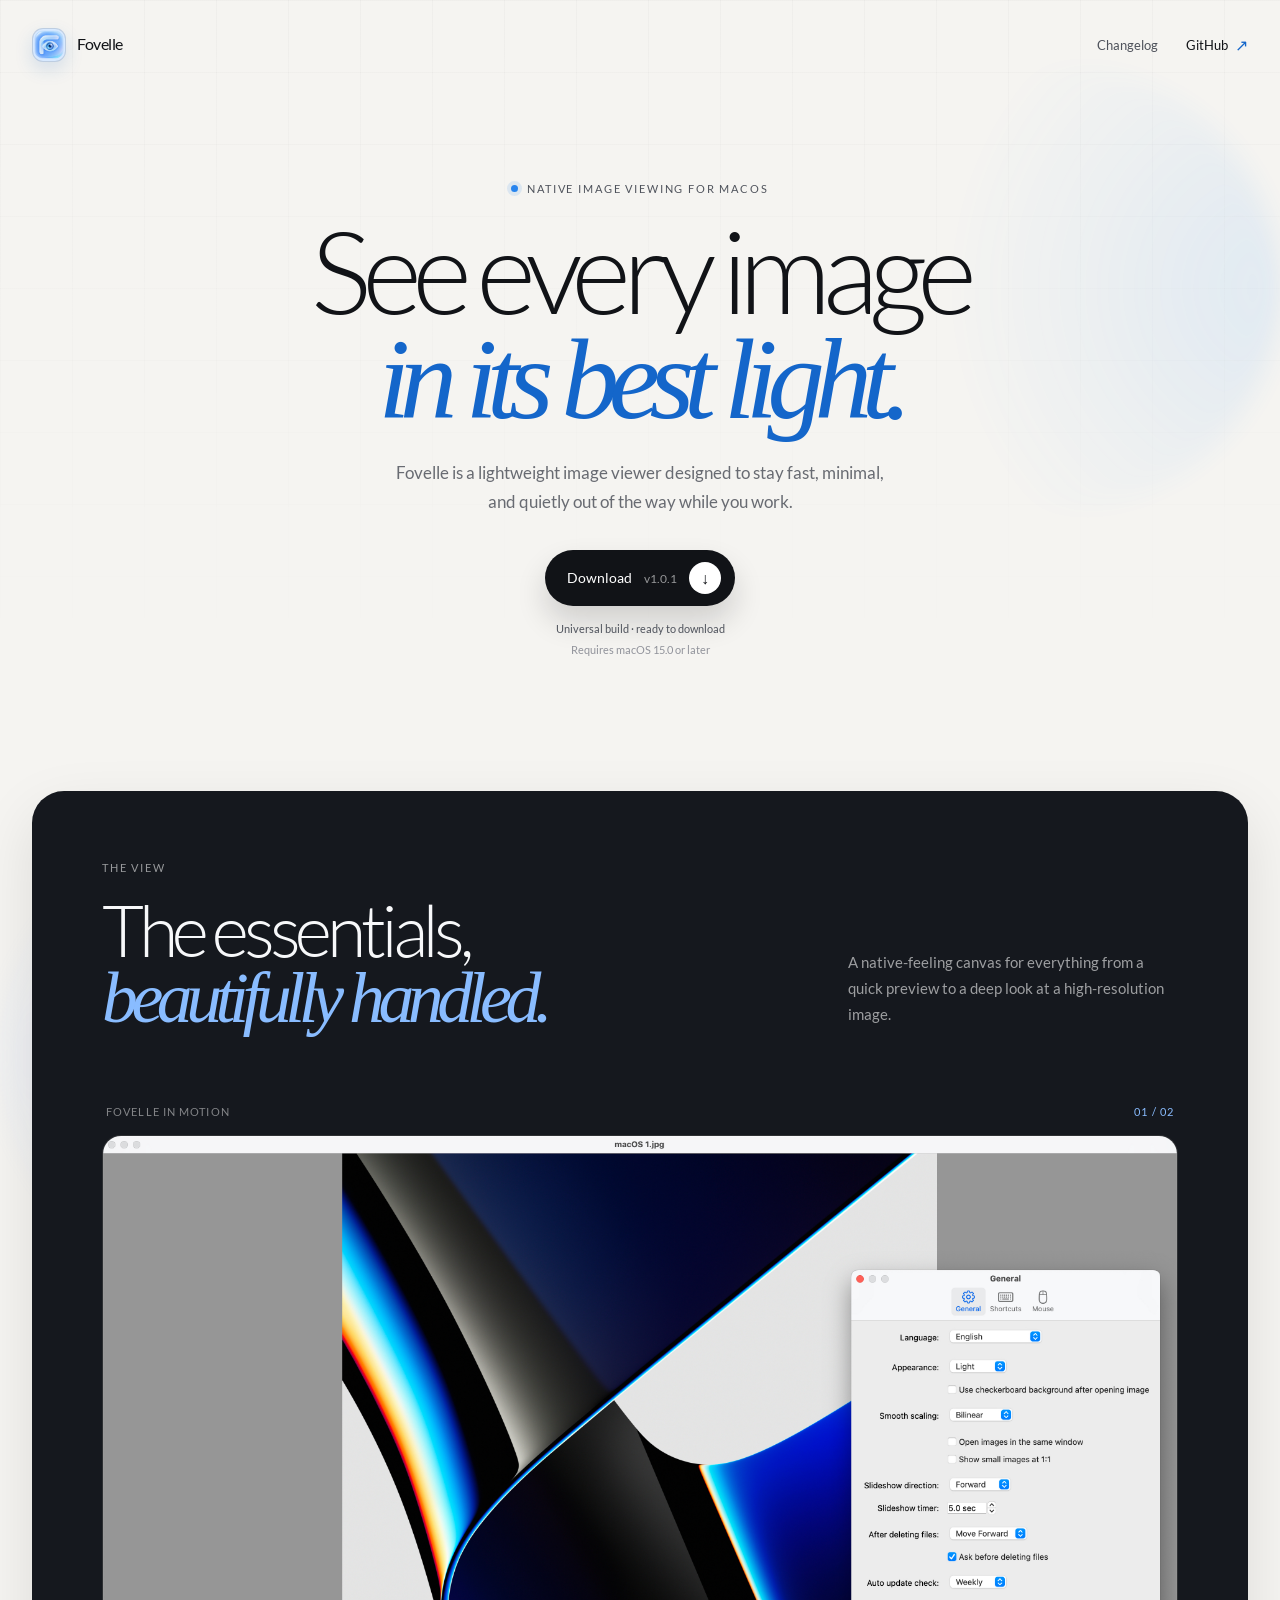
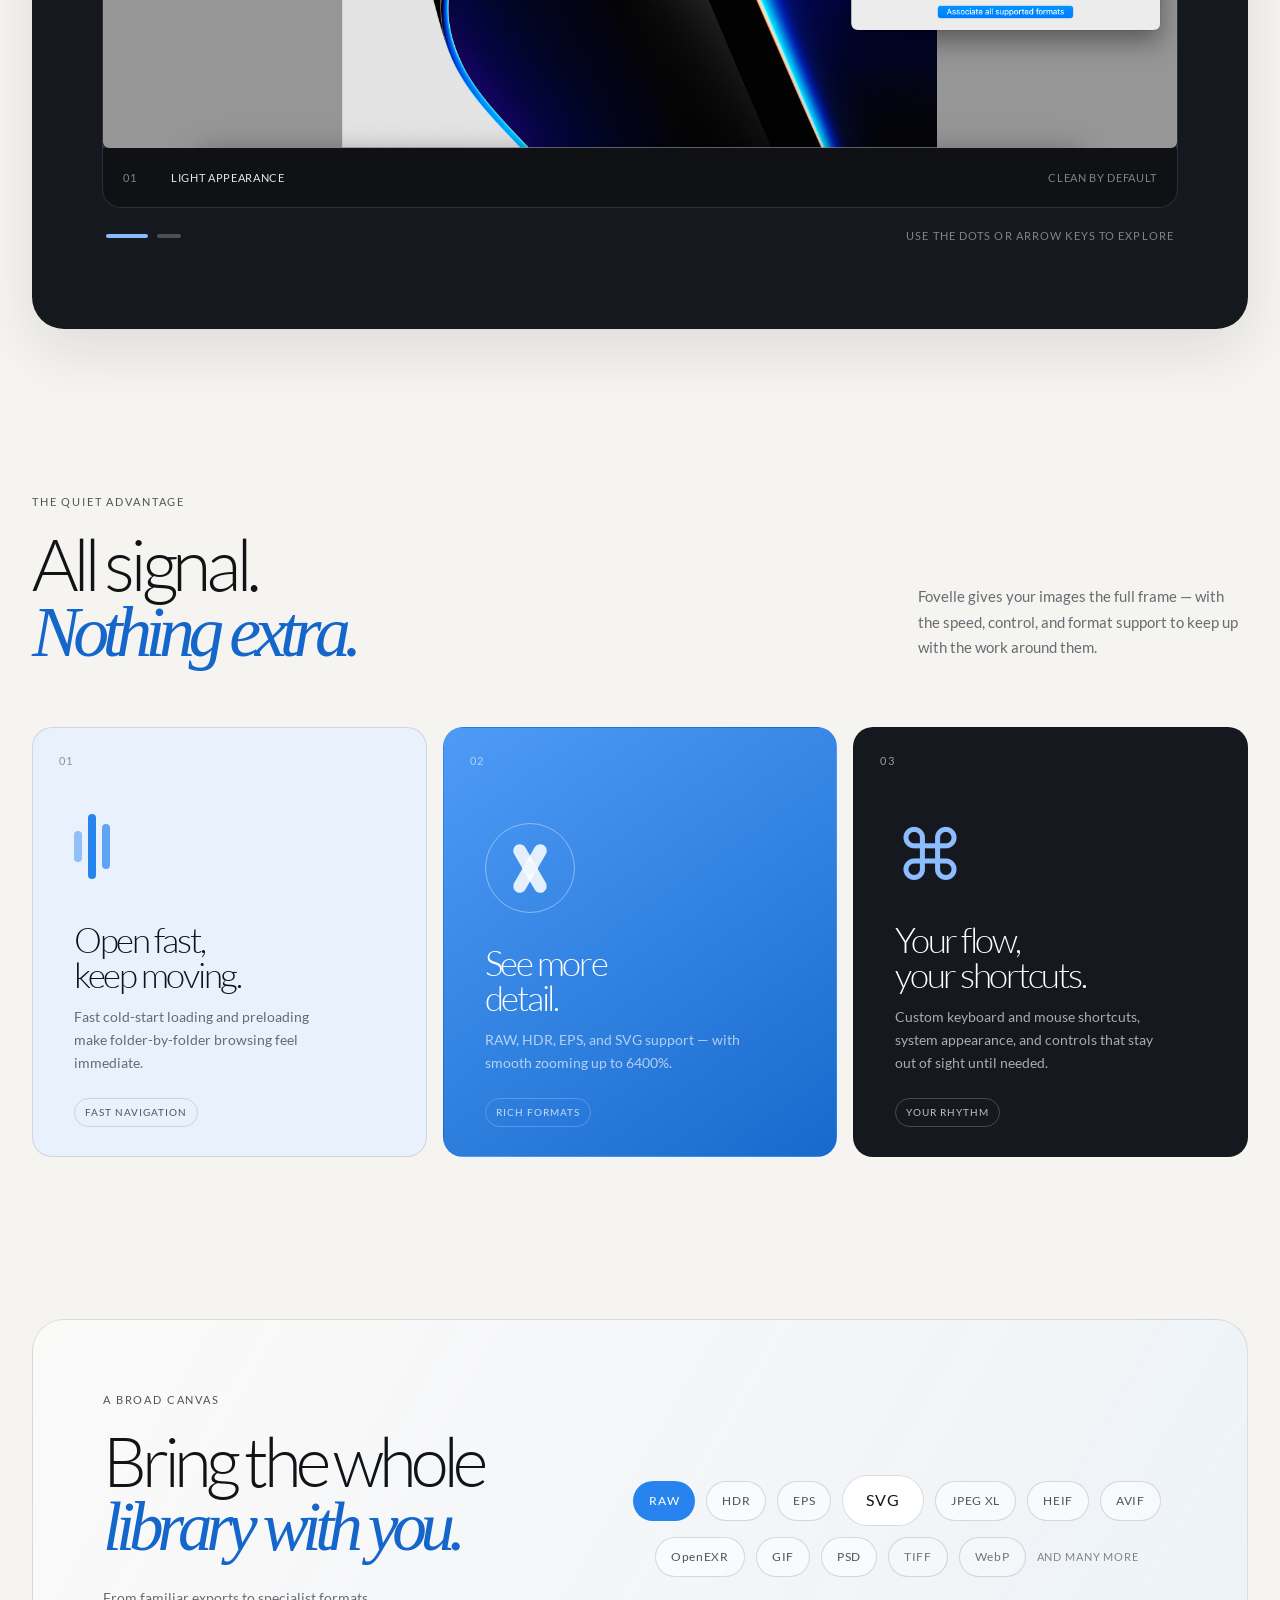
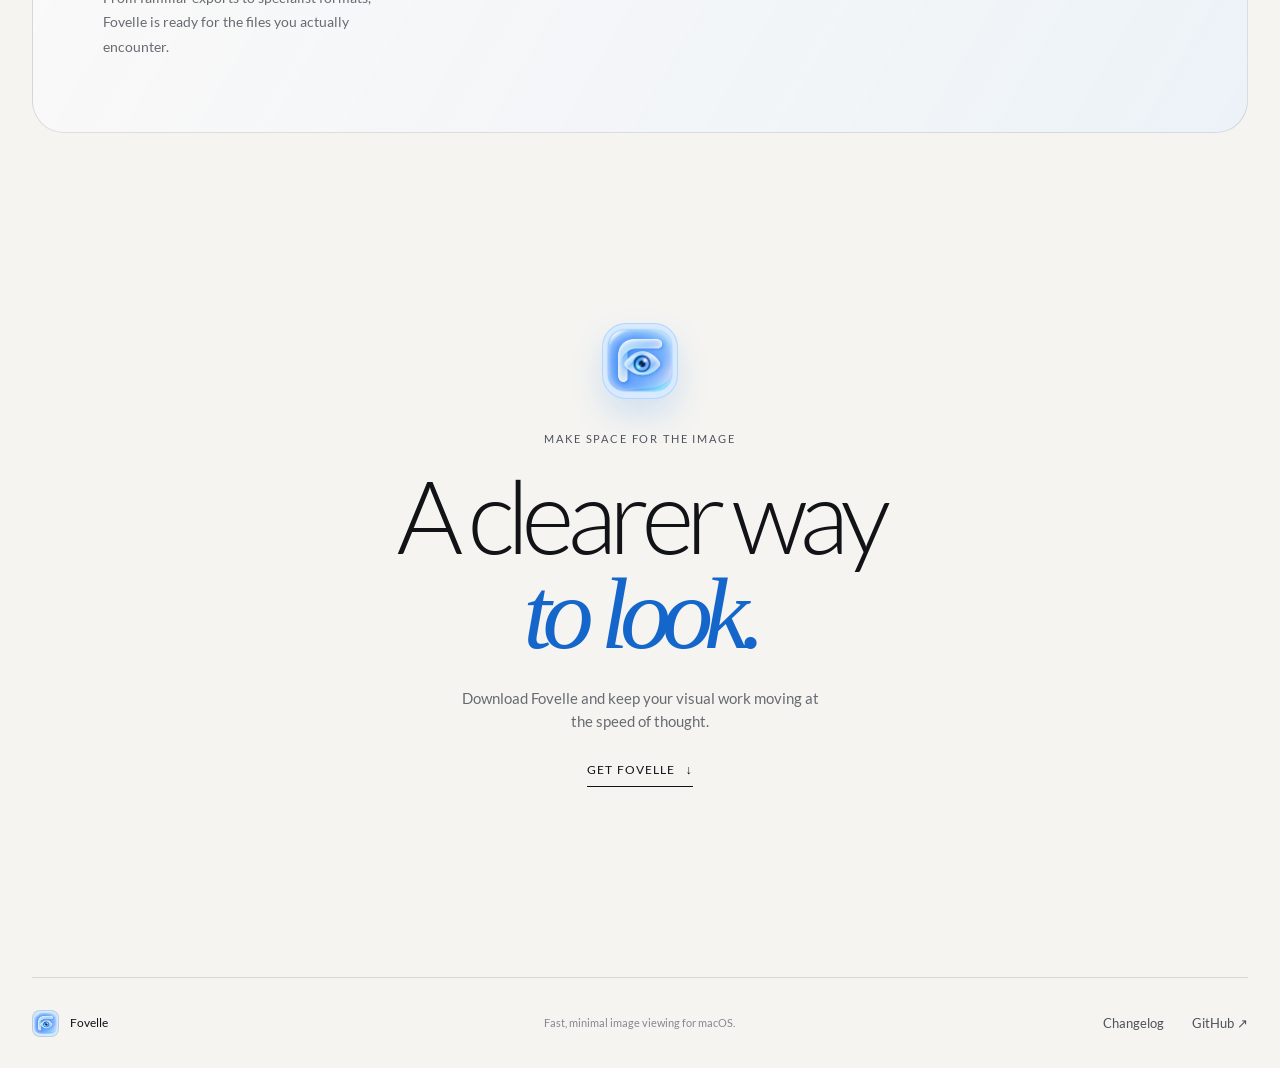
==== commit 08df1f6a: "Tighten download button styling" ====
--- a/public/index.html
+++ b/public/index.html
@@ -62,7 +62,7 @@
               aria-disabled="true"
               aria-busy="true"
             >
-              <span class="button-label">Download Fovelle</span>
+              <span class="button-label">Download</span>
               <span class="button-version" data-download-version>Loading…</span>
               <span class="button-arrow" aria-hidden="true">↓</span>
             </a>
--- a/public/styles.css
+++ b/public/styles.css
@@ -41,7 +41,6 @@
 
 body {
   margin: 0;
-  min-width: 320px;
   overflow-x: hidden;
   background: var(--paper);
   color: var(--ink);
@@ -89,7 +88,7 @@
 .page-orb {
   position: absolute;
   z-index: -1;
-  width: 28rem;
+  width: min(28rem, 100%);
   height: 28rem;
   pointer-events: none;
   border-radius: 999px;
@@ -99,14 +98,14 @@
 
 .page-orb--top {
   top: 4rem;
-  right: -12rem;
-  background: radial-gradient(circle, rgba(62, 155, 255, 0.36), transparent 68%);
+  right: 0;
+  background: radial-gradient(circle at 100% 50%, rgba(62, 155, 255, 0.36), transparent 68%);
 }
 
 .page-orb--bottom {
   top: 52rem;
-  left: -16rem;
-  background: radial-gradient(circle, rgba(196, 215, 255, 0.45), transparent 68%);
+  left: 0;
+  background: radial-gradient(circle at 0 50%, rgba(196, 215, 255, 0.45), transparent 68%);
 }
 
 .container {
@@ -299,9 +298,11 @@
   display: inline-flex;
   align-items: center;
   justify-content: center;
-  width: min(100%, 325px);
+  width: fit-content;
+  min-width: 190px;
+  max-width: 100%;
   min-height: 56px;
-  padding: 10px 15px 10px 23px;
+  padding: 10px 12px 10px 20px;
   border-radius: 999px;
   font-size: 0.9rem;
   line-height: 1;
@@ -334,7 +335,8 @@
 }
 
 .button-label {
-  flex: 1;
+  flex: 0 1 auto;
+  white-space: nowrap;
   text-align: left;
 }
 
@@ -345,8 +347,8 @@
 
 .button-arrow {
   display: grid;
-  width: 34px;
-  height: 34px;
+  width: 32px;
+  height: 32px;
   place-items: center;
   border-radius: 50%;
   color: var(--ink);
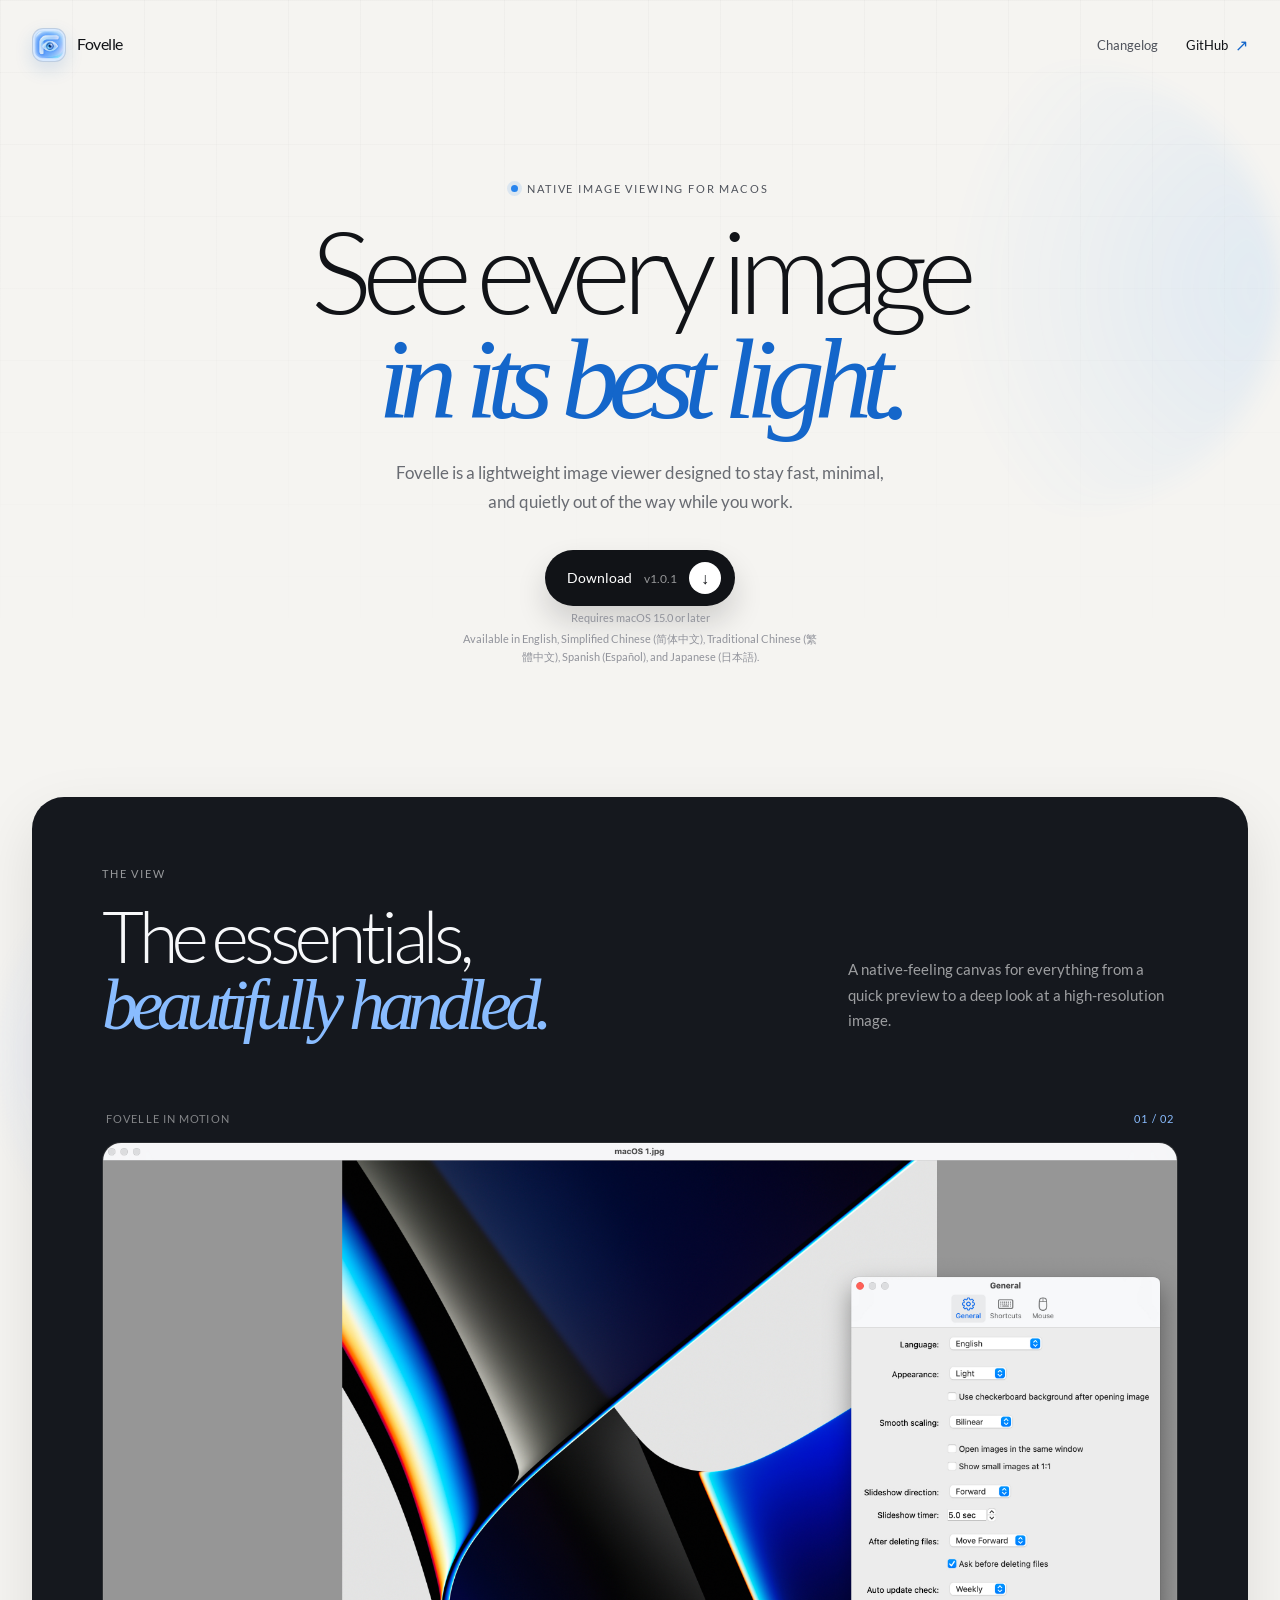
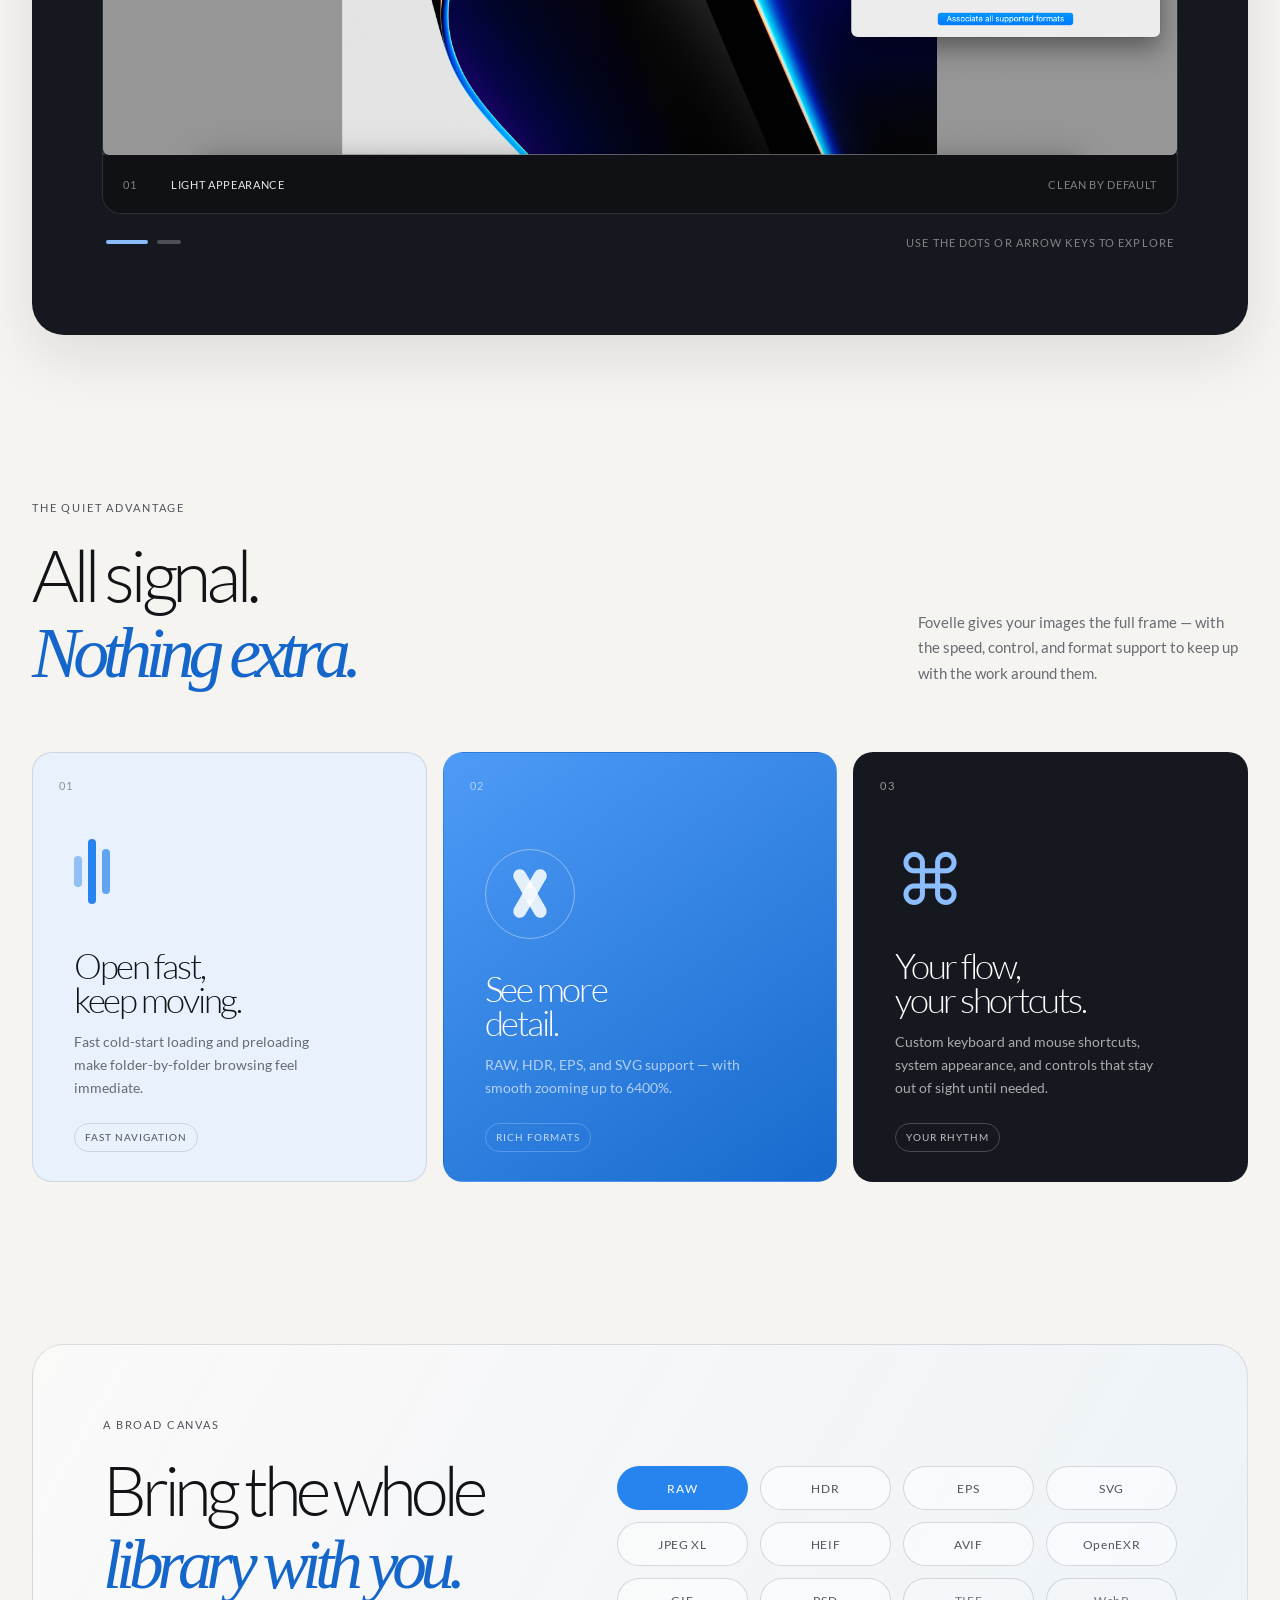
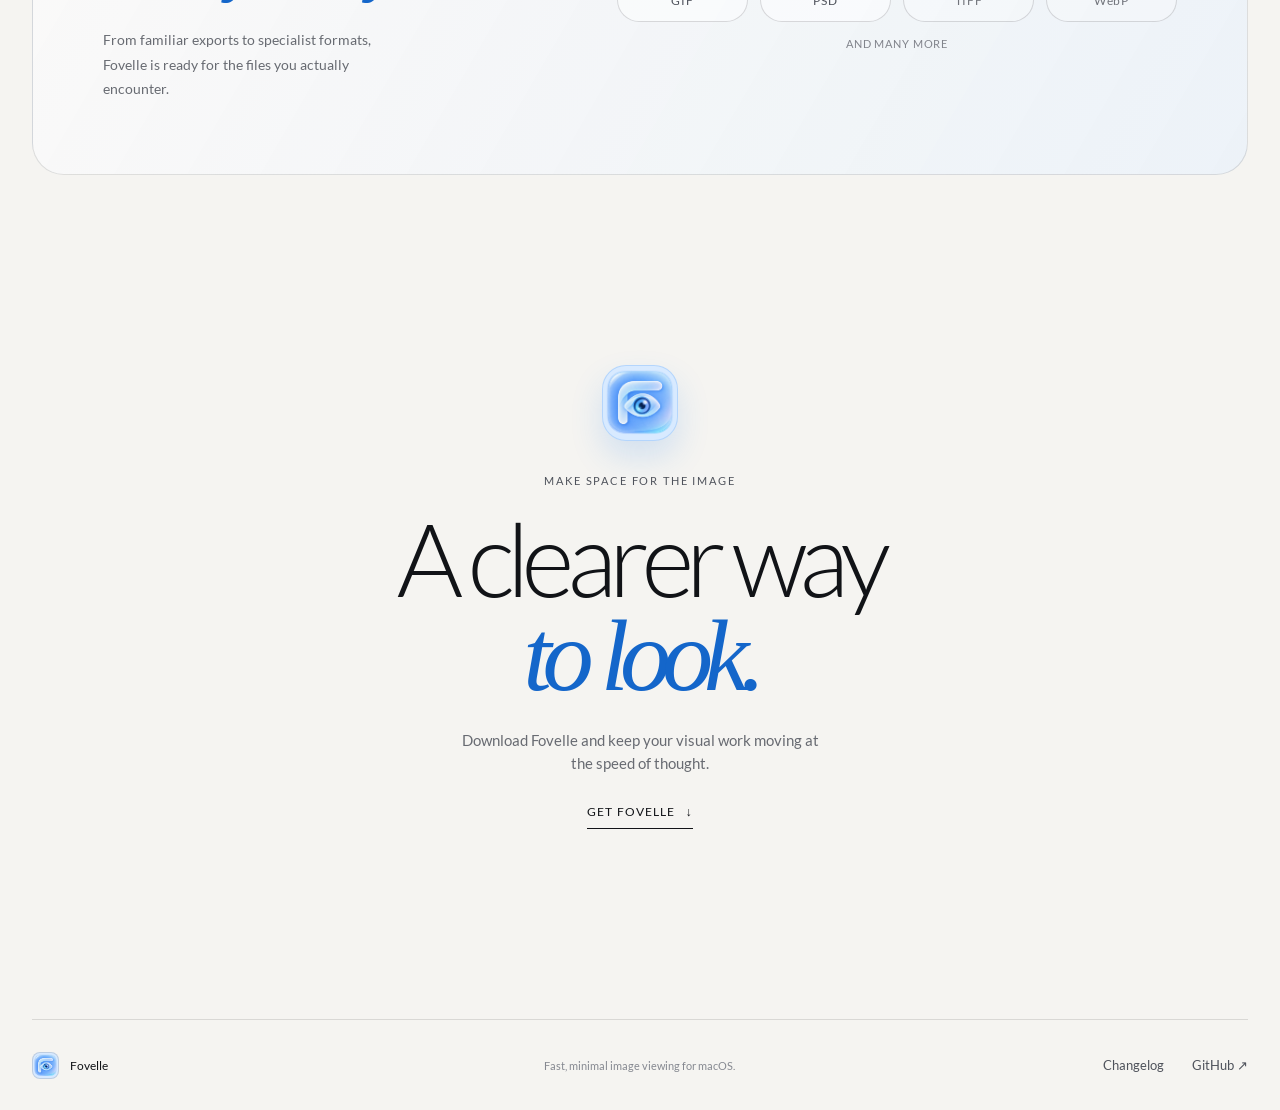
==== commit d34822b9: "update" ====
--- a/public/index.html
+++ b/public/index.html
@@ -66,8 +66,13 @@
               <span class="button-version" data-download-version>Loading…</span>
               <span class="button-arrow" aria-hidden="true">↓</span>
             </a>
-            <p class="download-status" data-download-status>Preparing the latest macOS build</p>
+            <p class="download-status" data-download-status aria-live="polite" hidden></p>
             <p class="system-note">Requires macOS 15.0 or later</p>
+            <p class="system-note language-note">
+              Available in English, Simplified Chinese (<span lang="zh-Hans">简体中文</span>),
+              Traditional Chinese (<span lang="zh-Hant">繁體中文</span>), Spanish
+              (<span lang="es">Español</span>), and Japanese (<span lang="ja">日本語</span>).
+            </p>
           </div>
         </div>
 
@@ -188,7 +193,7 @@
             <span class="format-chip format-chip--accent">RAW</span>
             <span class="format-chip">HDR</span>
             <span class="format-chip">EPS</span>
-            <span class="format-chip format-chip--large">SVG</span>
+            <span class="format-chip">SVG</span>
             <span class="format-chip">JPEG XL</span>
             <span class="format-chip">HEIF</span>
             <span class="format-chip">AVIF</span>
--- a/public/styles.css
+++ b/public/styles.css
@@ -395,6 +395,10 @@
   margin-bottom: 0;
   font-size: clamp(3.2rem, 5.6vw, 5.8rem);
   line-height: 0.91;
+}
+
+.feature-section .section-heading h2 {
+  line-height: 1.04;
 }
 
 .section-intro {
@@ -754,6 +758,7 @@
 .formats-copy h2 {
   margin-bottom: 27px;
   font-size: clamp(3rem, 5.4vw, 5.2rem);
+  line-height: 1.04;
 }
 
 .formats-copy h2 em {
@@ -769,24 +774,28 @@
 }
 
 .format-cloud {
-  display: flex;
-  flex-wrap: wrap;
-  align-items: center;
-  justify-content: center;
-  gap: 11px;
+  display: grid;
+  grid-template-columns: repeat(auto-fit, minmax(112px, 1fr));
+  align-items: center;
+  gap: 12px;
 }
 
 .format-chip {
   display: inline-flex;
-  min-height: 40px;
-  align-items: center;
-  padding: 7px 15px;
+  width: 100%;
+  min-width: 0;
+  min-height: 44px;
+  align-items: center;
+  justify-content: center;
+  padding: 0 12px;
   border: 1px solid rgba(17, 19, 23, 0.15);
   border-radius: 999px;
   color: var(--muted-strong);
   background: rgba(255, 255, 255, 0.52);
   font-size: 0.72rem;
   letter-spacing: 0.06em;
+  text-align: center;
+  white-space: nowrap;
 }
 
 .format-chip--accent {
@@ -795,21 +804,15 @@
   background: var(--blue);
 }
 
-.format-chip--large {
-  min-height: 51px;
-  padding-right: 23px;
-  padding-left: 23px;
-  color: var(--ink);
-  background: #fff;
-  font-size: 1rem;
-}
-
 .format-chip--soft {
   color: #71747b;
   background: rgba(255, 255, 255, 0.28);
 }
 
 .format-more {
+  grid-column: 1 / -1;
+  justify-self: center;
+  margin-top: 2px;
   color: #81848b;
   font-size: 0.68rem;
   letter-spacing: 0.08em;
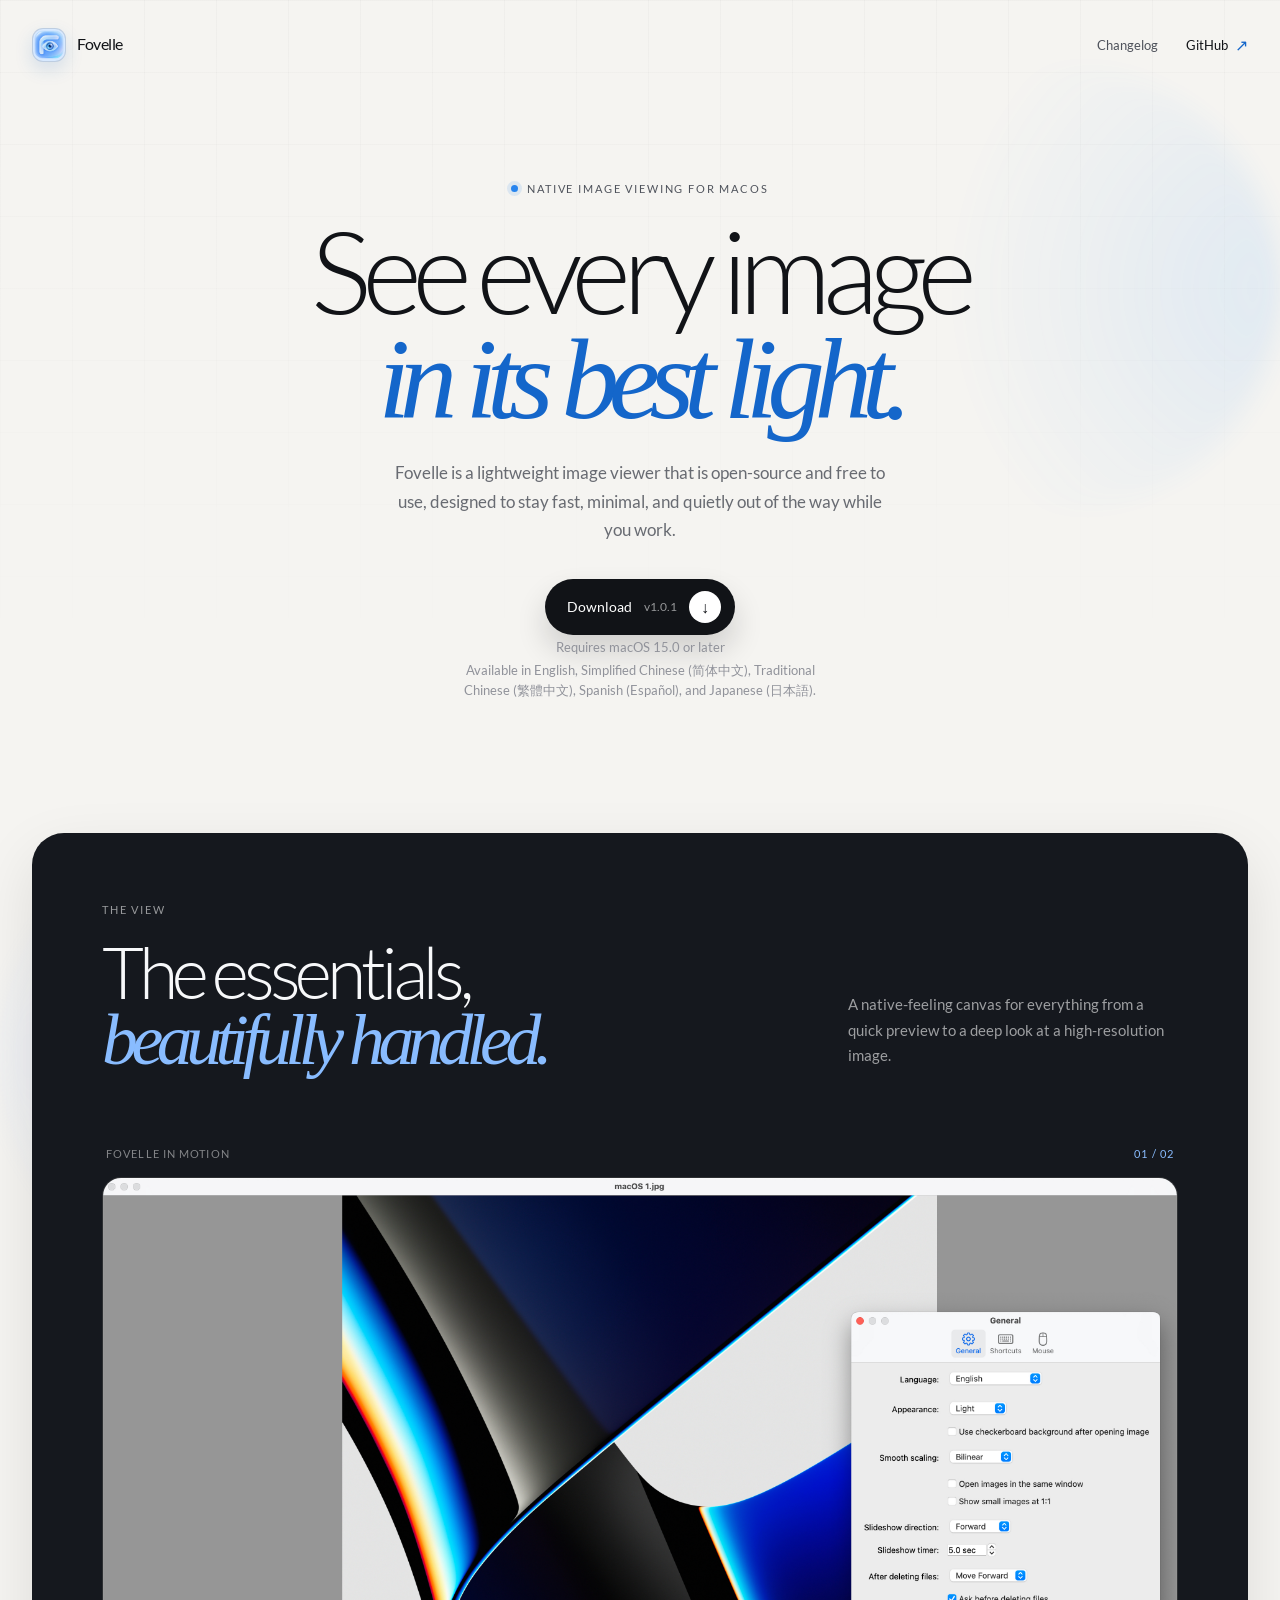
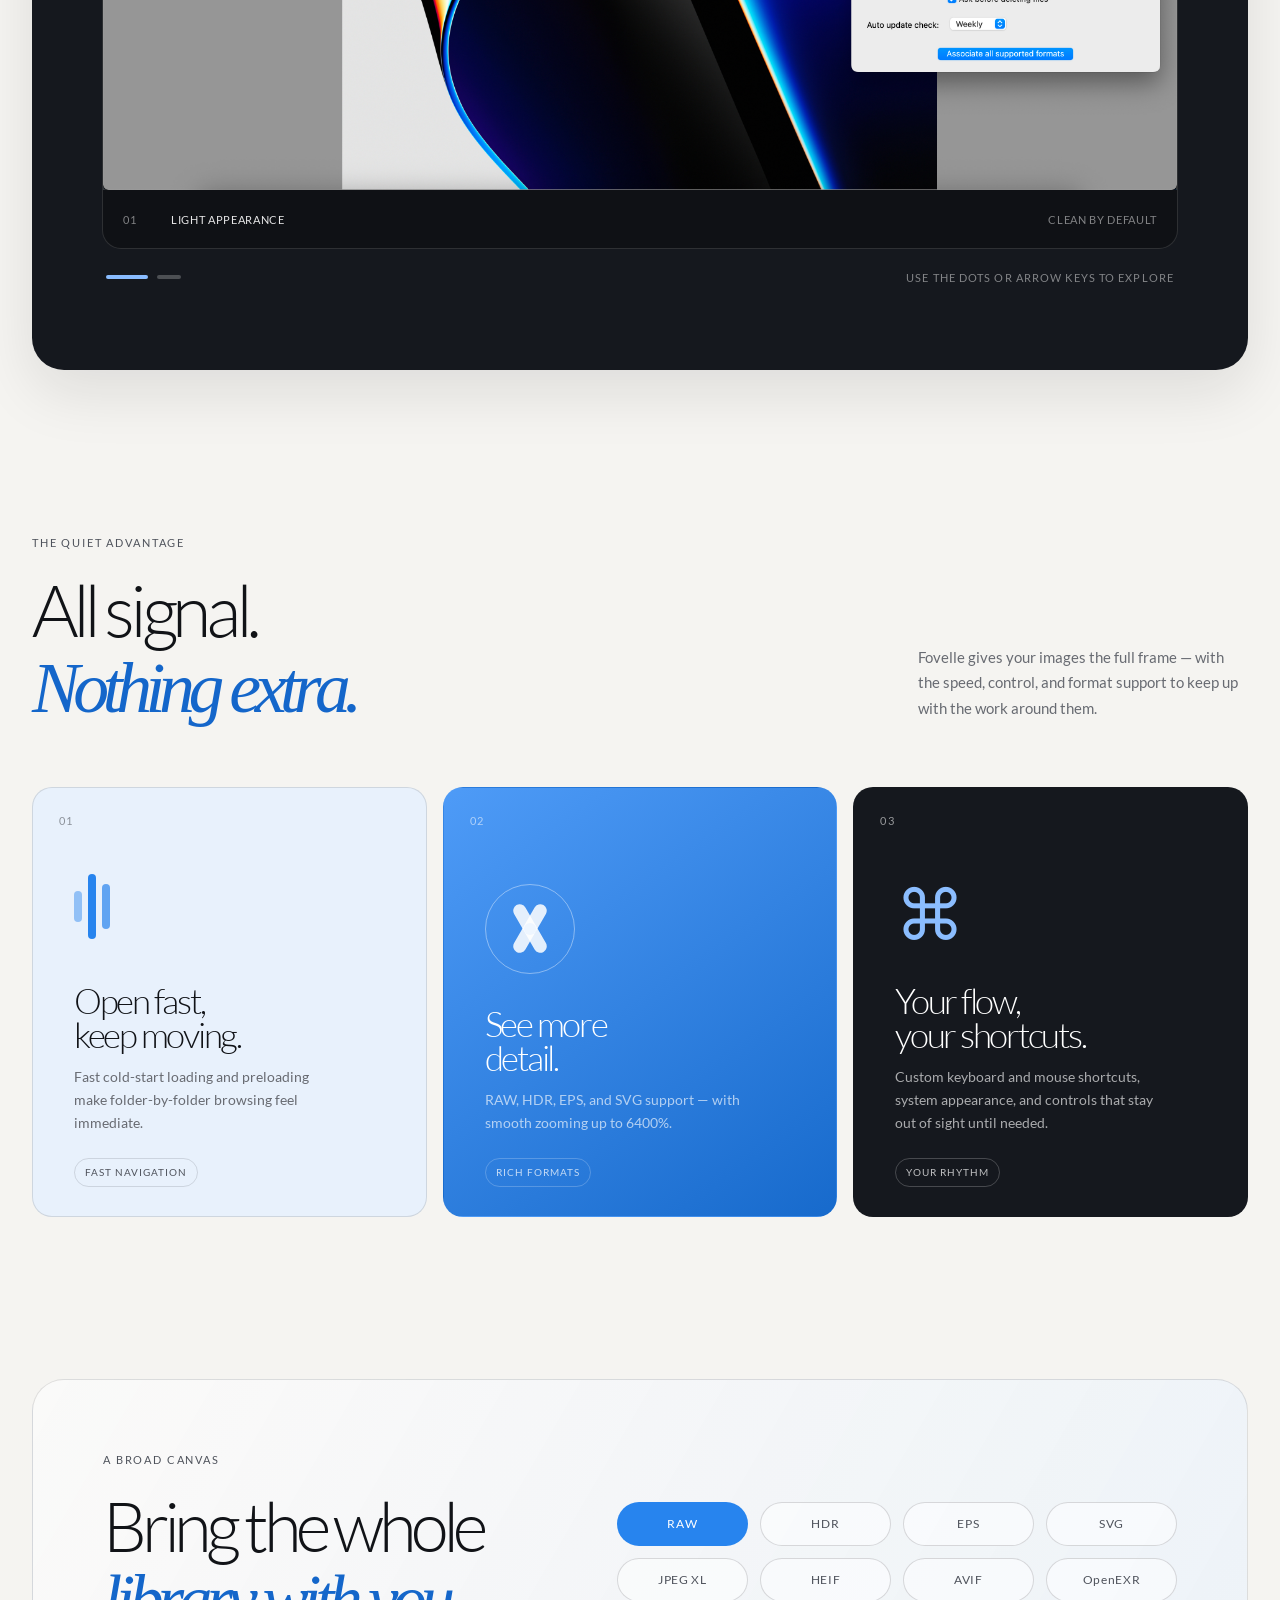
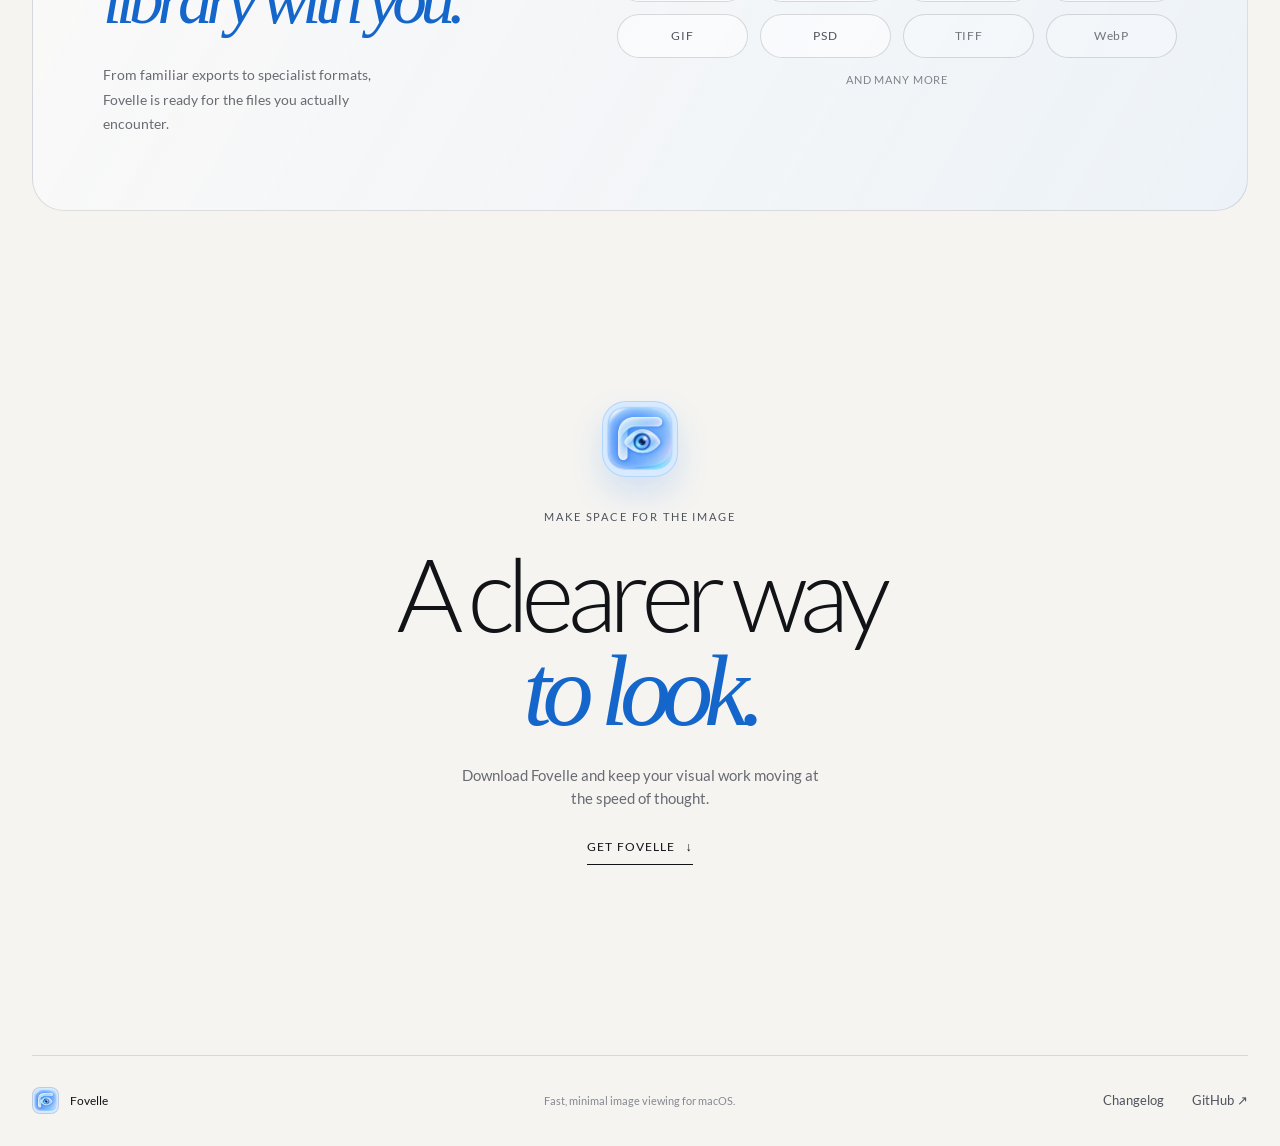
==== commit 1e485450: "Update homepage copy and supporting text sizes" ====
--- a/public/index.html
+++ b/public/index.html
@@ -50,8 +50,8 @@
           <p class="eyebrow"><span class="eyebrow-dot" aria-hidden="true"></span> Native image viewing for macOS</p>
           <h1 id="hero-title">See every image<br /><em>in its best light.</em></h1>
           <p class="hero-copy">
-            Fovelle is a lightweight image viewer designed to stay fast, minimal,
-            and quietly out of the way while you work.
+            Fovelle is a lightweight image viewer that is open-source and free to use,
+            designed to stay fast, minimal, and quietly out of the way while you work.
           </p>
 
           <div class="download-cluster">
--- a/public/styles.css
+++ b/public/styles.css
@@ -356,10 +356,14 @@
   font-size: 1rem;
 }
 
-.download-status,
+.download-status {
+  margin-bottom: 0;
+  font-size: 0.71rem;
+}
+
 .system-note {
   margin-bottom: 0;
-  font-size: 0.71rem;
+  font-size: 0.80rem;
 }
 
 .download-status {
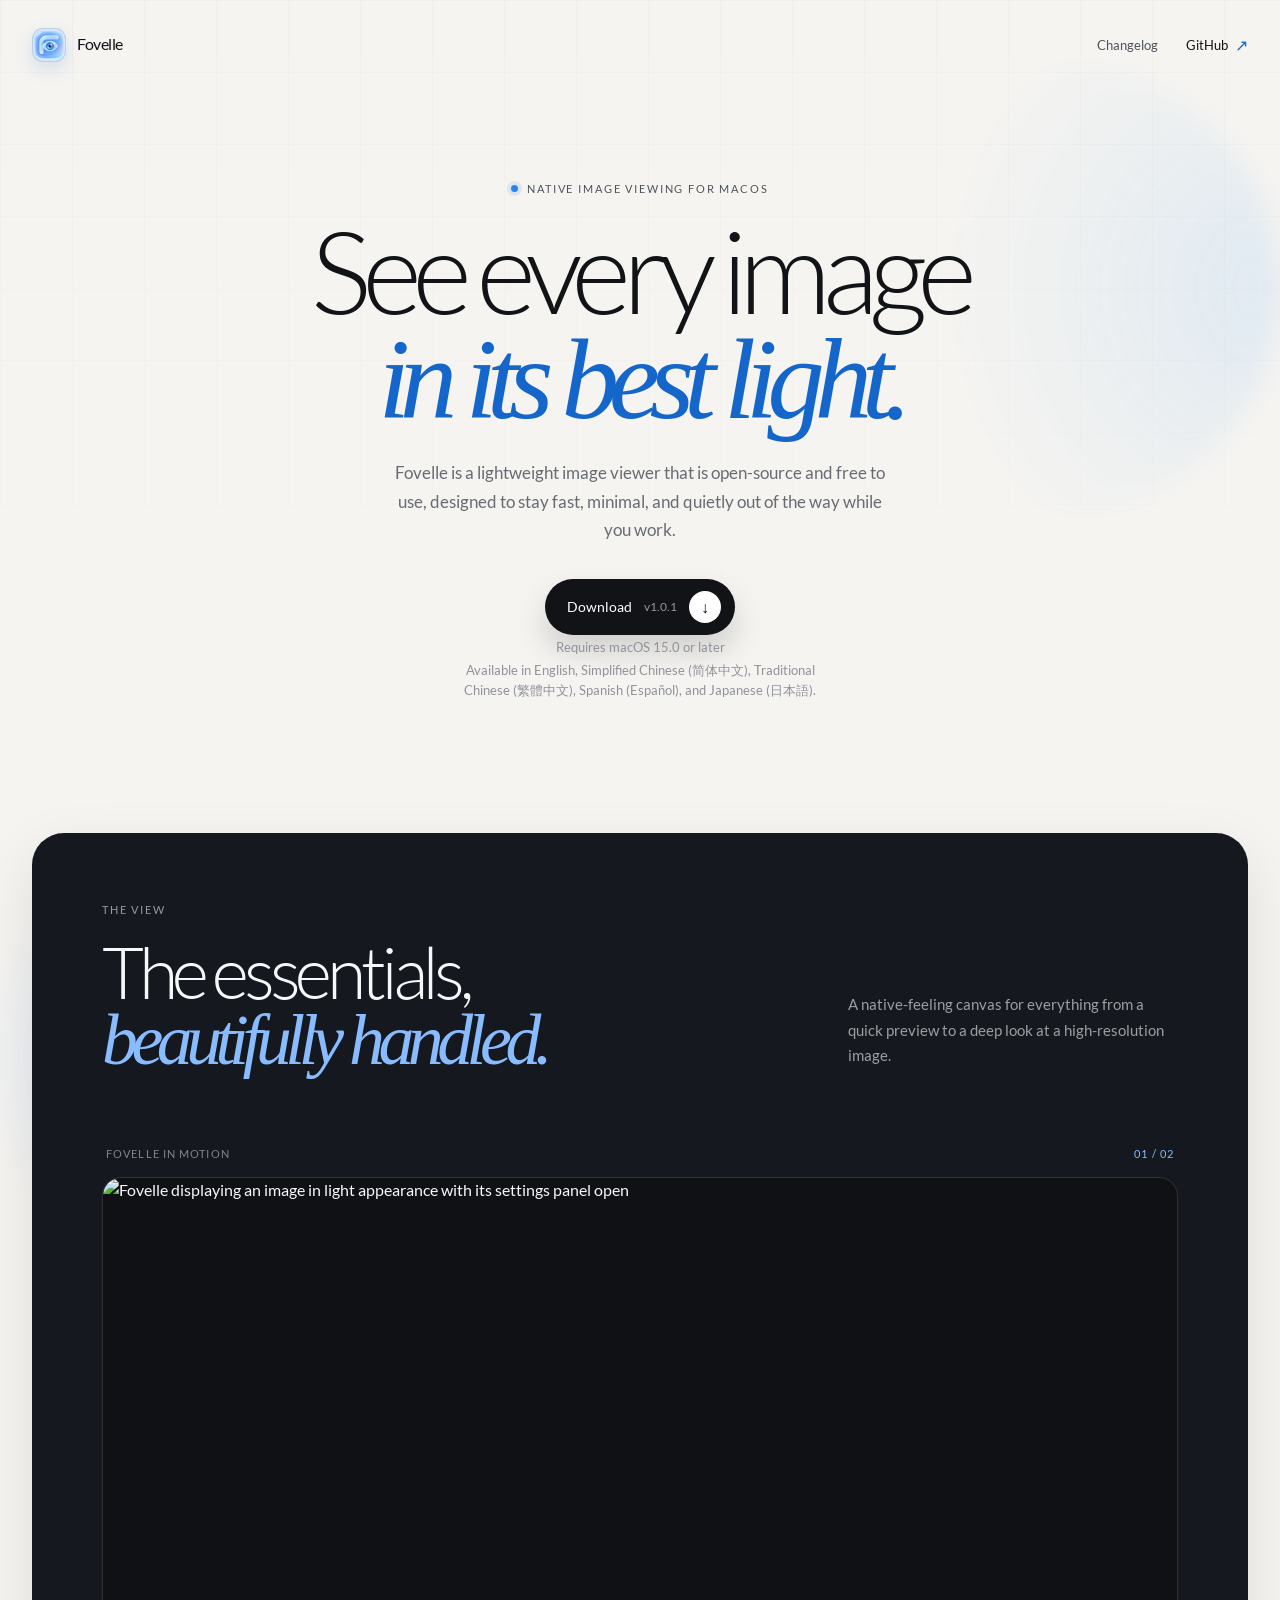
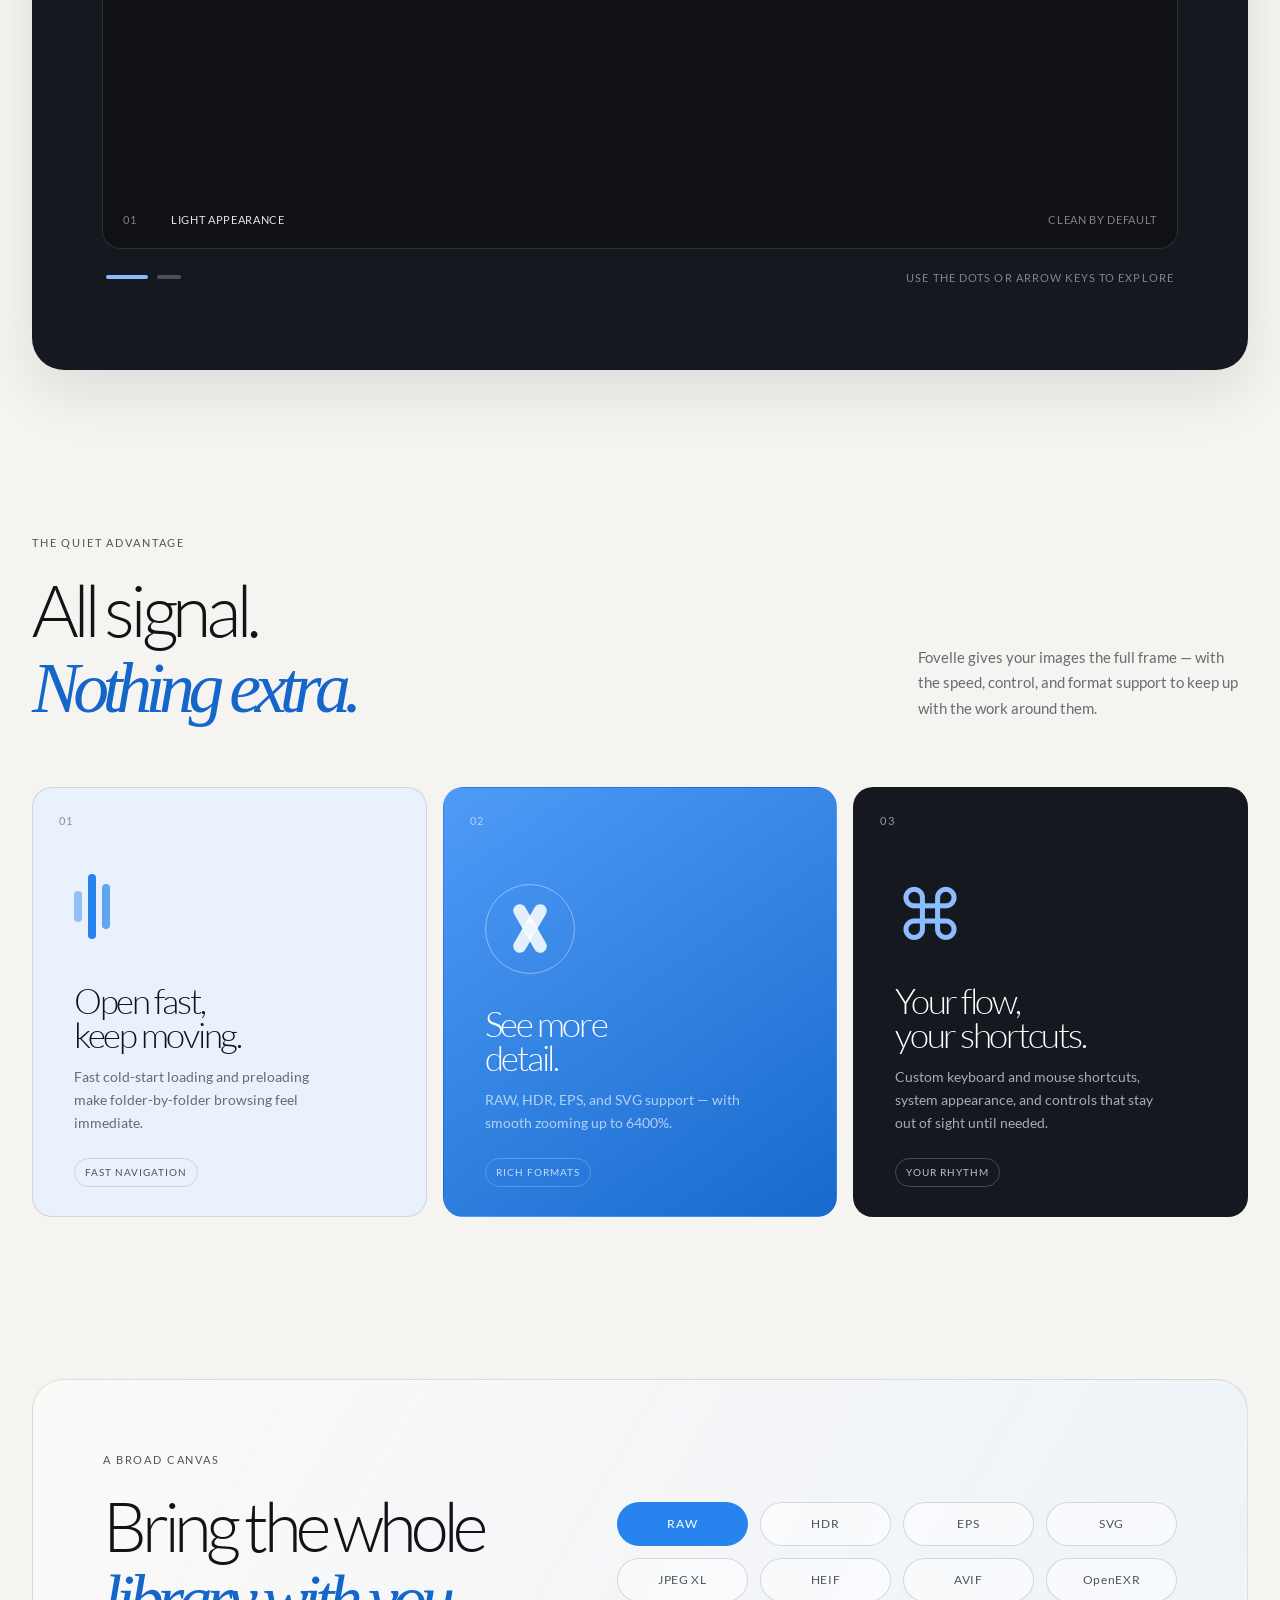
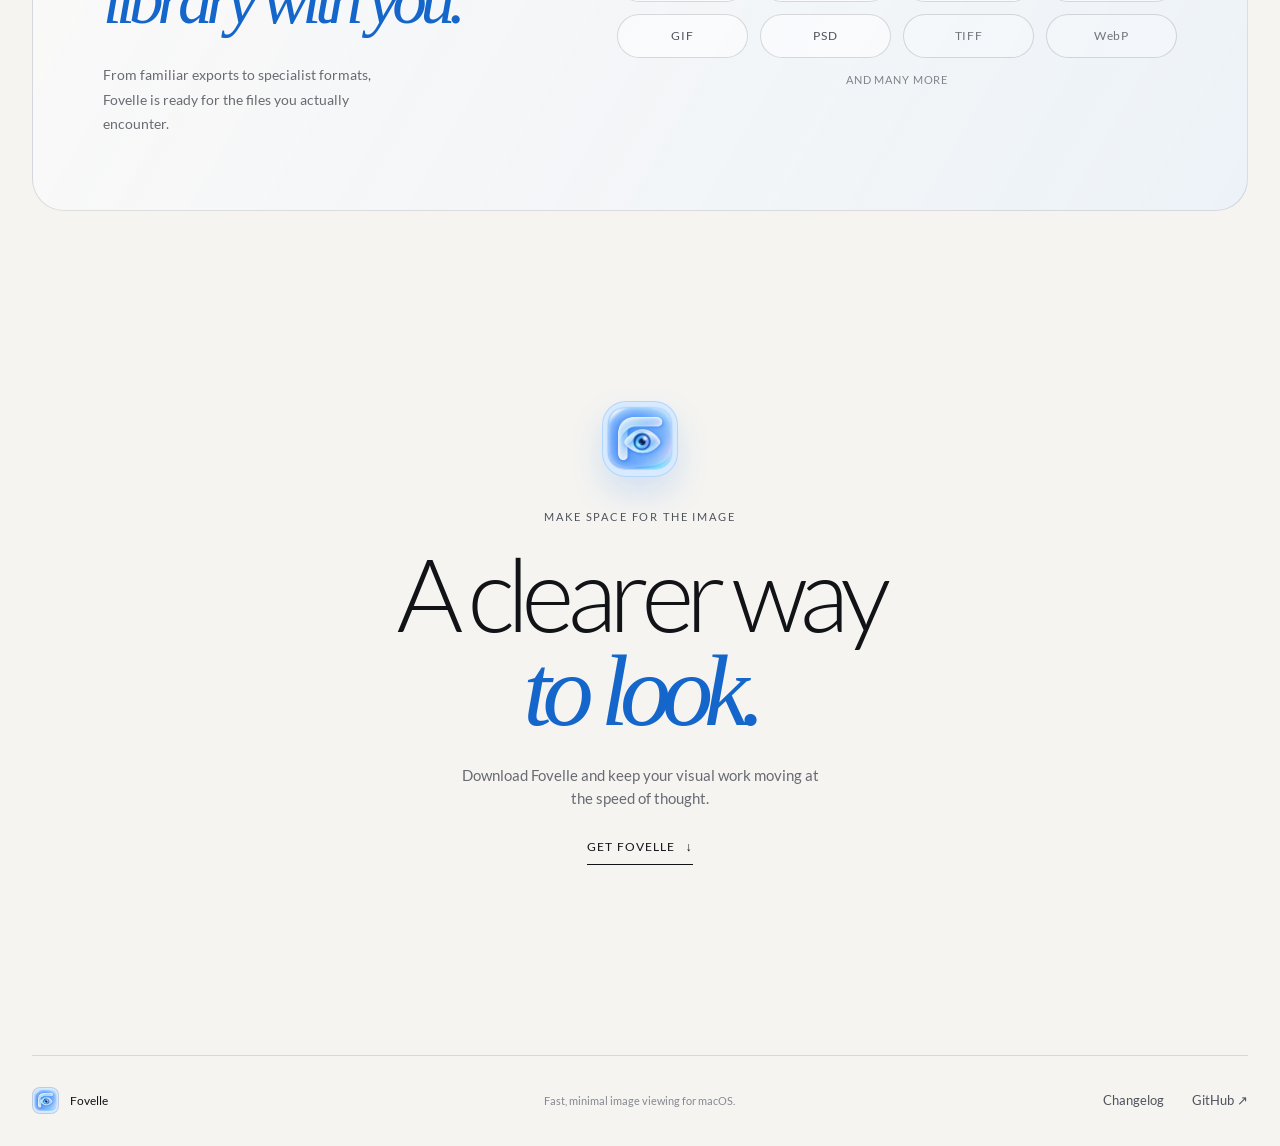
==== commit 8dd79cd0: "Update Fovelle screenshot assets" ====
--- a/public/index.html
+++ b/public/index.html
@@ -99,7 +99,7 @@
           <div class="carousel-viewport" tabindex="0" aria-label="Product screenshot carousel">
             <figure class="carousel-slide is-active" data-slide="0">
               <img
-                src="assets/snapshot1.jpg"
+                src="/Users/inostarlin/Downloads/1.avif"
                 alt="Fovelle displaying an image in light appearance with its settings panel open"
               />
               <figcaption>
@@ -110,7 +110,7 @@
             </figure>
             <figure class="carousel-slide" data-slide="1" aria-hidden="true">
               <img
-                src="assets/snapshot2.jpg"
+                src="/Users/inostarlin/Downloads/2.avif"
                 alt="Fovelle displaying an image in dark appearance with its settings panel open"
               />
               <figcaption>
